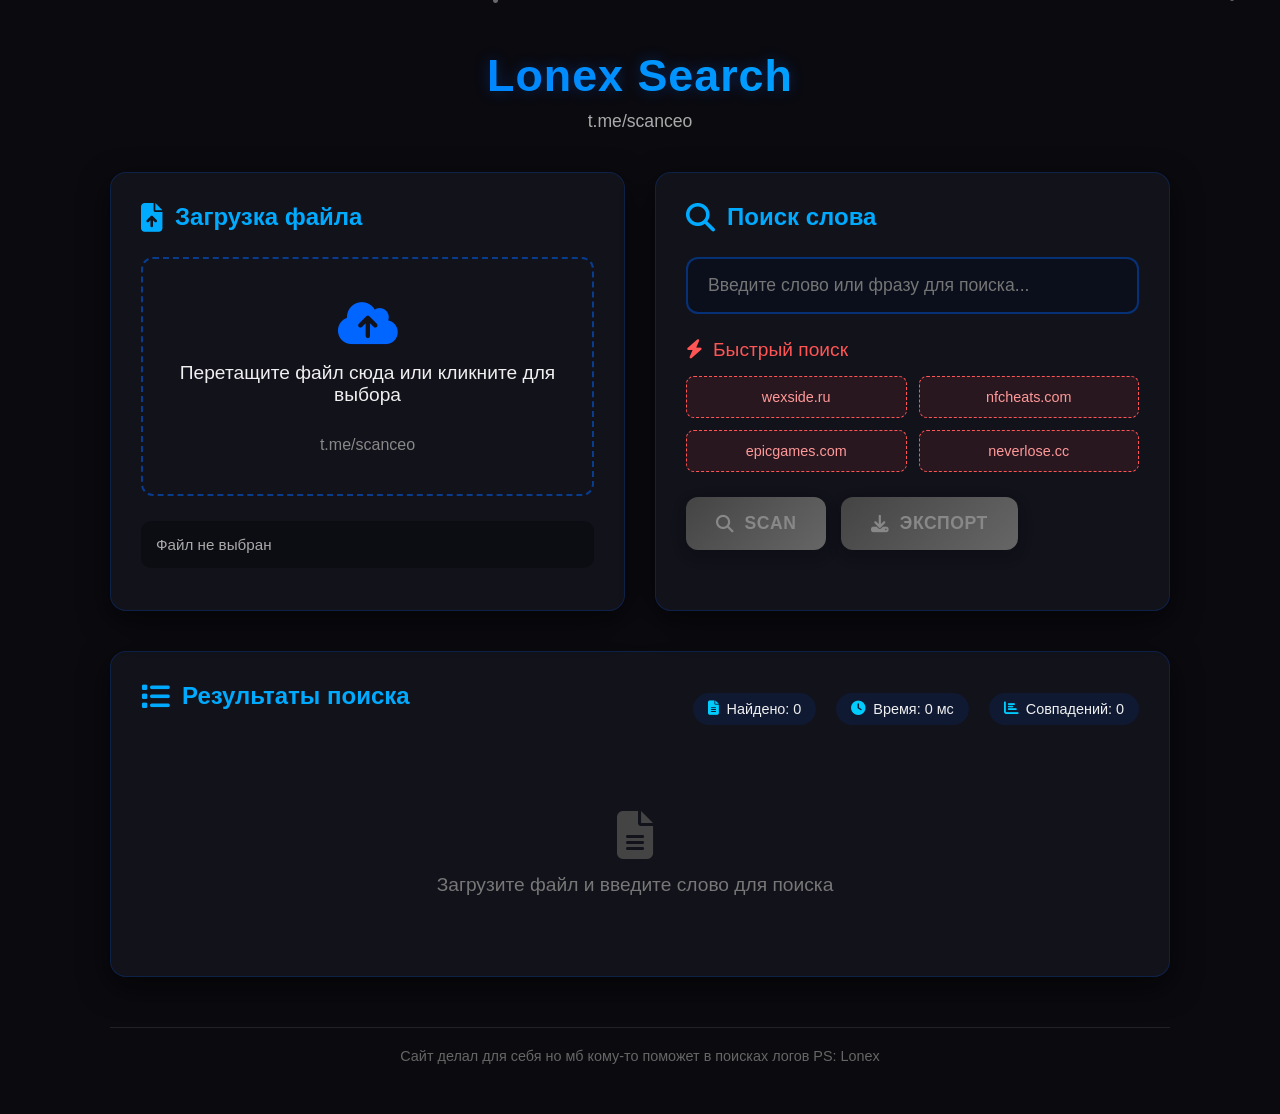
==== index.html @ 3179aa48 "Update index.html" ====
<!DOCTYPE html>
<html lang="ru">
<head>
    <meta charset="UTF-8">
    <meta name="viewport" content="width=device-width, initial-scale=1.0">
    <title>Lonex Search</title>
    <link rel="icon" href="favicon.ico" type="image/x-icon">
    <style>
        * {
            margin: 0;
            padding: 0;
            box-sizing: border-box;
            font-family: 'Segoe UI', Tahoma, Geneva, Verdana, sans-serif;
        }

        body {
            background-color: #0a0a0f;
            color: #f0f0f0;
            min-height: 100vh;
            overflow-x: hidden;
            position: relative;
        }

        /* Снежинки на фоне - исправлено для непрерывного потока */
        #snowflakes-container {
            position: fixed;
            top: 0;
            left: 0;
            width: 100%;
            height: 100%;
            pointer-events: none;
            z-index: -1;
            overflow: hidden;
        }

        .snowflake {
            position: absolute;
            background-color: rgba(255, 255, 255, 0.8);
            border-radius: 50%;
            opacity: 0.7;
            animation: fall linear infinite;
        }

        @keyframes fall {
            0% {
                transform: translateY(-100px) translateX(0px);
            }
            100% {
                transform: translateY(100vh) translateX(20px);
            }
        }

        .container {
            max-width: 1100px;
            margin: 0 auto;
            padding: 30px 20px;
        }

        header {
            text-align: center;
            margin-bottom: 40px;
            padding-top: 20px;
        }

        h1 {
            font-size: 2.8rem;
            margin-bottom: 10px;
            background: linear-gradient(90deg, #0066ff, #00ccff);
            -webkit-background-clip: text;
            background-clip: text;
            color: transparent;
            text-shadow: 0 0 15px rgba(0, 102, 255, 0.3);
            letter-spacing: 1px;
        }

        .subtitle {
            font-size: 1.1rem;
            color: #aaa;
            margin-bottom: 30px;
        }

        .app-container {
            display: flex;
            flex-wrap: wrap;
            gap: 30px;
            margin-bottom: 40px;
        }

        .upload-section, .search-section {
            flex: 1;
            min-width: 300px;
            background-color: rgba(20, 20, 30, 0.8);
            border-radius: 16px;
            padding: 30px;
            box-shadow: 0 10px 30px rgba(0, 0, 0, 0.5);
            border: 1px solid rgba(0, 102, 255, 0.2);
        }

        .section-title {
            font-size: 1.5rem;
            margin-bottom: 25px;
            color: #00aaff;
            display: flex;
            align-items: center;
            gap: 12px;
        }

        .section-title i {
            font-size: 1.8rem;
        }

        .file-drop-area {
            border: 2px dashed rgba(0, 102, 255, 0.5);
            border-radius: 12px;
            padding: 40px 20px;
            text-align: center;
            transition: all 0.3s;
            margin-bottom: 25px;
            cursor: pointer;
            position: relative;
            min-height: 180px;
            display: flex;
            flex-direction: column;
            justify-content: center;
        }

        .file-drop-area:hover {
            border-color: #0066ff;
            box-shadow: 0 0 20px rgba(0, 102, 255, 0.3);
            background-color: rgba(0, 102, 255, 0.05);
        }

        .file-drop-area.dragover {
            border-color: #00ccff;
            background-color: rgba(0, 102, 255, 0.1);
            box-shadow: 0 0 30px rgba(0, 102, 255, 0.5);
        }

        .file-input-label {
            display: block;
            font-size: 1.2rem;
            margin-bottom: 15px;
            color: #f0f0f0;
        }

        .file-info {
            margin-top: 20px;
            padding: 15px;
            background-color: rgba(0, 0, 0, 0.3);
            border-radius: 10px;
            font-size: 0.95rem;
            color: #aaa;
        }

        .file-stats {
            display: grid;
            grid-template-columns: repeat(auto-fit, minmax(200px, 1fr));
            gap: 15px;
            margin-top: 20px;
        }

        .stat-item {
            background-color: rgba(0, 102, 255, 0.1);
            padding: 15px;
            border-radius: 10px;
            border-left: 3px solid #0066ff;
        }

        .stat-value {
            font-size: 1.8rem;
            font-weight: bold;
            color: #00ccff;
            margin-bottom: 5px;
        }

        .stat-label {
            font-size: 0.9rem;
            color: #aaa;
        }

        .loading-indicator {
            position: absolute;
            top: 0;
            left: 0;
            width: 100%;
            height: 100%;
            background-color: rgba(10, 10, 15, 0.9);
            display: flex;
            flex-direction: column;
            justify-content: center;
            align-items: center;
            border-radius: 12px;
            z-index: 10;
            display: none;
        }

        .loading-spinner {
            width: 50px;
            height: 50px;
            border: 5px solid rgba(0, 102, 255, 0.2);
            border-top: 5px solid #0066ff;
            border-radius: 50%;
            animation: spin 1s linear infinite;
            margin-bottom: 20px;
        }

        @keyframes spin {
            0% { transform: rotate(0deg); }
            100% { transform: rotate(360deg); }
        }

        .loading-text {
            font-size: 1.1rem;
            color: #00ccff;
            text-align: center;
        }

        .scanned-line {
            font-size: 0.9rem;
            color: #aaa;
            margin-top: 10px;
        }

        .search-box {
            margin-bottom: 25px;
        }

        .search-input {
            width: 100%;
            padding: 16px 20px;
            background-color: rgba(10, 15, 30, 0.8);
            border: 2px solid rgba(0, 102, 255, 0.4);
            border-radius: 12px;
            color: #fff;
            font-size: 1.1rem;
            transition: all 0.3s;
        }

        .search-input:focus {
            outline: none;
            border-color: #0066ff;
            box-shadow: 0 0 20px rgba(0, 102, 255, 0.5);
        }

        /* Кнопки быстрого поиска */
        .quick-search-title {
            font-size: 1.2rem;
            color: #ff5555;
            margin: 20px 0 15px 0;
            display: flex;
            align-items: center;
            gap: 10px;
        }

        .quick-search-title i {
            color: #ff5555;
        }

        .quick-search-buttons {
            display: grid;
            grid-template-columns: repeat(auto-fill, minmax(180px, 1fr));
            gap: 12px;
            margin-bottom: 25px;
        }

        .quick-btn {
            background-color: rgba(255, 85, 85, 0.1);
            color: #ff9999;
            border: 1px dashed #ff5555;
            padding: 12px 15px;
            border-radius: 8px;
            cursor: pointer;
            font-size: 0.9rem;
            text-align: center;
            transition: all 0.3s;
            overflow: hidden;
            text-overflow: ellipsis;
            white-space: nowrap;
        }

        .quick-btn:hover {
            background-color: rgba(255, 85, 85, 0.2);
            border: 1px solid #ff5555;
            transform: translateY(-2px);
            box-shadow: 0 5px 15px rgba(255, 85, 85, 0.3);
            color: #ffffff;
        }

        .quick-btn:active {
            transform: translateY(0);
        }

        /* Основные кнопки */
        .btn {
            display: inline-flex;
            align-items: center;
            justify-content: center;
            gap: 10px;
            background: linear-gradient(135deg, #0066ff, #0088ff);
            color: #ffffff;
            border: none;
            padding: 16px 30px;
            font-size: 1.1rem;
            font-weight: 600;
            border-radius: 12px;
            cursor: pointer;
            transition: all 0.3s;
            text-transform: uppercase;
            letter-spacing: 0.5px;
            box-shadow: 0 5px 20px rgba(0, 102, 255, 0.5);
        }

        .btn:hover {
            transform: translateY(-3px);
            background: linear-gradient(135deg, #0088ff, #00aaff);
            box-shadow: 0 8px 30px rgba(0, 102, 255, 0.8);
        }

        .btn:active {
            transform: translateY(-1px);
        }

        .btn:disabled {
            background: linear-gradient(135deg, #444, #666);
            color: #888;
            cursor: not-allowed;
            transform: none;
            box-shadow: 0 5px 15px rgba(0, 0, 0, 0.2);
        }

        .btn-export {
            background: linear-gradient(135deg, #00aa33, #00cc66);
            box-shadow: 0 5px 20px rgba(0, 204, 102, 0.5);
        }

        .btn-export:hover {
            background: linear-gradient(135deg, #00cc66, #00ee88);
            box-shadow: 0 8px 30px rgba(0, 204, 102, 0.8);
        }

        .buttons {
            display: flex;
            gap: 15px;
            flex-wrap: wrap;
            margin-bottom: 30px;
        }

        /* Панель информации о файле в правой секции */
        .file-info-panel {
            background-color: rgba(10, 15, 30, 0.8);
            border-radius: 12px;
            padding: 25px;
            margin-top: 20px;
            border: 1px solid rgba(0, 102, 255, 0.3);
        }

        .info-panel-title {
            font-size: 1.3rem;
            color: #00ccff;
            margin-bottom: 20px;
            display: flex;
            align-items: center;
            gap: 10px;
        }

        .info-grid {
            display: grid;
            grid-template-columns: 1fr;
            gap: 12px;
        }

        .info-item {
            display: flex;
            justify-content: space-between;
            align-items: center;
            padding: 12px 0;
            border-bottom: 1px solid rgba(255, 255, 255, 0.1);
        }

        .info-label {
            color: #aaa;
            font-size: 0.95rem;
        }

        .info-value {
            color: #00ccff;
            font-weight: bold;
            font-size: 1.1rem;
        }

        .info-icon {
            color: #00ccff;
            margin-right: 8px;
        }

        .results-section {
            background-color: rgba(20, 20, 30, 0.8);
            border-radius: 16px;
            padding: 30px;
            box-shadow: 0 10px 30px rgba(0, 0, 0, 0.5);
            border: 1px solid rgba(0, 102, 255, 0.2);
            margin-top: 10px;
        }

        .results-header {
            display: flex;
            justify-content: space-between;
            align-items: center;
            margin-bottom: 25px;
            flex-wrap: wrap;
            gap: 15px;
        }

        .results-stats {
            display: flex;
            gap: 20px;
            flex-wrap: wrap;
        }

        .stat-badge {
            background-color: rgba(0, 102, 255, 0.1);
            padding: 8px 15px;
            border-radius: 20px;
            display: flex;
            align-items: center;
            gap: 8px;
            font-size: 0.9rem;
        }

        .stat-badge i {
            color: #00ccff;
        }

        .results-container {
            max-height: 400px;
            overflow-y: auto;
            padding-right: 10px;
        }

        .result-item {
            background-color: rgba(10, 15, 30, 0.8);
            padding: 18px;
            margin-bottom: 15px;
            border-radius: 10px;
            border-left: 4px solid #0066ff;
            transition: all 0.3s;
        }

        .result-item:hover {
            background-color: rgba(15, 25, 50, 0.9);
            transform: translateX(5px);
        }

        .result-line {
            margin-bottom: 8px;
            color: #f0f0f0;
            line-height: 1.5;
        }

        .result-number {
            color: #00ccff;
            font-weight: bold;
            margin-right: 10px;
        }

        .highlight {
            background-color: rgba(0, 102, 255, 0.3);
            padding: 2px 5px;
            border-radius: 4px;
            color: #00ccff;
            font-weight: bold;
        }

        .empty-results {
            text-align: center;
            padding: 50px 20px;
            color: #777;
            font-size: 1.2rem;
        }

        footer {
            text-align: center;
            margin-top: 50px;
            padding: 20px;
            color: #666;
            font-size: 0.9rem;
            border-top: 1px solid rgba(255, 255, 255, 0.1);
        }

        /* Полоса прокрутки */
        ::-webkit-scrollbar {
            width: 8px;
        }

        ::-webkit-scrollbar-track {
            background: rgba(20, 20, 30, 0.8);
            border-radius: 10px;
        }

        ::-webkit-scrollbar-thumb {
            background: #0066ff;
            border-radius: 10px;
        }

        /* Адаптивность */
        @media (max-width: 768px) {
            .app-container {
                flex-direction: column;
            }
            
            h1 {
                font-size: 2.2rem;
            }
            
            .buttons, .quick-search-buttons {
                grid-template-columns: 1fr;
            }
            
            .btn {
                width: 100%;
            }
            
            .results-header {
                flex-direction: column;
                align-items: flex-start;
            }
            
            .file-stats {
                grid-template-columns: 1fr;
            }
            
            .quick-search-buttons {
                grid-template-columns: repeat(2, 1fr);
            }
        }
        
        @media (max-width: 480px) {
            .quick-search-buttons {
                grid-template-columns: 1fr;
            }
        }
    </style>
    <!-- Иконочный шрифт для иконок -->
    <link rel="stylesheet" href="https://cdnjs.cloudflare.com/ajax/libs/font-awesome/6.4.0/css/all.min.css">
</head>
<body>
    <!-- Снежинки на фоне -->
    <div id="snowflakes-container"></div>

    <div class="container">
        <header>
            <h1>Lonex Search</h1>
            <p class="subtitle">t.me/scanceo</p>
        </header>

        <div class="app-container">
            <section class="upload-section">
                <h2 class="section-title">
                    <i class="fas fa-file-upload"></i> Загрузка файла
                </h2>
                <div class="file-drop-area" id="dropArea">
                    <div class="loading-indicator" id="loadingIndicator">
                        <div class="loading-spinner"></div>
                        <div class="loading-text" id="loadingText">Загрузка файла...</div>
                        <div class="scanned-line" id="scannedLine"></div>
                    </div>
                    <label class="file-input-label">
                        <i class="fas fa-cloud-upload-alt" style="font-size: 3rem; margin-bottom: 15px; color: #0066ff;"></i>
                        <br>
                        Перетащите файл сюда или кликните для выбора
                    </label>
                    <input type="file" id="fileInput" accept=".txt" style="display: none;">
                    <p style="color: #888; margin-top: 15px;">t.me/scanceo</p>
                </div>
                <div class="file-info" id="fileInfo">
                    Файл не выбран
                </div>
                <div class="file-stats" id="fileStats" style="display: none;">
                    <div class="stat-item">
                        <div class="stat-value" id="statLines">0</div>
                        <div class="stat-label">Всего строк</div>
                    </div>
                    <div class="stat-item">
                        <div class="stat-value" id="statSize">0 MB</div>
                        <div class="stat-label">Размер файла</div>
                    </div>
                </div>
            </section>

            <section class="search-section">
                <h2 class="section-title">
                    <i class="fas fa-search"></i> Поиск слова
                </h2>
                <div class="search-box">
                    <input type="text" id="searchInput" class="search-input" placeholder="Введите слово или фразу для поиска...">
                </div>
                
                <!-- Кнопки быстрого поиска -->
                <div class="quick-search-title">
                    <i class="fas fa-bolt"></i> Быстрый поиск
                </div>
                <div class="quick-search-buttons" id="quickSearchButtons">
                    <!-- Кнопки будут добавлены через JavaScript -->
                </div>
                
                <div class="buttons">
                    <button id="searchBtn" class="btn" disabled>
                        <i class="fas fa-search"></i> Scan 
                    </button>
                    <button id="exportBtn" class="btn btn-export" disabled>
                        <i class="fas fa-download"></i> Экспорт 
                    </button>
                </div>
                
                <!-- Панель информации о файле -->
                <div class="file-info-panel" id="fileInfoPanel" style="display: none;">
                    <h3 class="info-panel-title">
                        <i class="fas fa-info-circle"></i> Информация о файле
                    </h3>
                    <div class="info-grid">
                        <div class="info-item">
                            <span class="info-label">
                                <i class="fas fa-file-alt info-icon"></i> Имя файла
                            </span>
                            <span class="info-value" id="infoFileName">-</span>
                        </div>
                        <div class="info-item">
                            <span class="info-label">
                                <i class="fas fa-hashtag info-icon"></i> Количество строк
                            </span>
                            <span class="info-value" id="infoFileLines">0</span>
                        </div>
                        <div class="info-item">
                            <span class="info-label">
                                <i class="fas fa-weight-hanging info-icon"></i> Размер файла
                            </span>
                            <span class="info-value" id="infoFileSize">0 MB</span>
                        </div>
                        <div class="info-item">
                            <span class="info-label">
                                <i class="fas fa-clock info-icon"></i> Время загрузки
                            </span>
                            <span class="info-value" id="infoLoadTime">-</span>
                        </div>
                    </div>
                </div>
            </section>
        </div>

        <section class="results-section">
            <div class="results-header">
                <h2 class="section-title">
                    <i class="fas fa-list"></i> Результаты поиска
                </h2>
                <div class="results-stats">
                    <div class="stat-badge">
                        <i class="fas fa-file-alt"></i>
                        <span id="resultsCount">Найдено: 0</span>
                    </div>
                    <div class="stat-badge">
                        <i class="fas fa-clock"></i>
                        <span id="searchTime">Время: 0 мс</span>
                    </div>
                    <div class="stat-badge">
                        <i class="fas fa-chart-bar"></i>
                        <span id="matchesCount">Совпадений: 0</span>
                    </div>
                </div>
            </div>
            <div class="results-container" id="resultsContainer">
                <div class="empty-results">
                    <i class="fas fa-file-alt" style="font-size: 3rem; margin-bottom: 15px; color: #444;"></i>
                    <p>Загрузите файл и введите слово для поиска</p>
                </div>
            </div>
        </section>

        <footer>
            <p>Сайт делал для себя но мб кому-то поможет в поисках логов PS: Lonex</p>
        </footer>
    </div>

    <script>
        // Элементы DOM
        const fileInput = document.getElementById('fileInput');
        const dropArea = document.getElementById('dropArea');
        const fileInfo = document.getElementById('fileInfo');
        const fileStats = document.getElementById('fileStats');
        const loadingIndicator = document.getElementById('loadingIndicator');
        const loadingText = document.getElementById('loadingText');
        const scannedLine = document.getElementById('scannedLine');
        const searchInput = document.getElementById('searchInput');
        const searchBtn = document.getElementById('searchBtn');
        const exportBtn = document.getElementById('exportBtn');
        const resultsContainer = document.getElementById('resultsContainer');
        const resultsCount = document.getElementById('resultsCount');
        const searchTime = document.getElementById('searchTime');
        const matchesCount = document.getElementById('matchesCount');
        const quickSearchButtons = document.getElementById('quickSearchButtons');
        
        // Элементы статистики (только строки и размер)
        const statLines = document.getElementById('statLines');
        const statSize = document.getElementById('statSize');
        
        // Элементы панели информации
        const fileInfoPanel = document.getElementById('fileInfoPanel');
        const infoFileName = document.getElementById('infoFileName');
        const infoFileLines = document.getElementById('infoFileLines');
        const infoFileSize = document.getElementById('infoFileSize');
        const infoLoadTime = document.getElementById('infoLoadTime');

        // Переменные для хранения данных
        let fileContent = '';
        let searchResults = [];
        let fileStatsData = {
            lines: 0,
            size: 0,
            fileName: '',
            loadTime: ''
        };

        // Слова для быстрого поиска
        const quickSearchWords = [
            'wexside.ru',
            'nfcheats.com',
            'epicgames.com',
            'neverlose.cc',
        ];

        // Создание снежинок
        function createSnowflakes() {
            const snowflakesContainer = document.getElementById('snowflakes-container');
            const snowflakeCount = 80;
            
            // Очищаем контейнер
            snowflakesContainer.innerHTML = '';
            
            for (let i = 0; i < snowflakeCount; i++) {
                const snowflake = document.createElement('div');
                snowflake.classList.add('snowflake');
                
                // Размер от 2 до 6 пикселей
                const size = Math.random() * 4 + 2;
                snowflake.style.width = `${size}px`;
                snowflake.style.height = `${size}px`;
                
                // Случайная позиция по горизонтали
                snowflake.style.left = `${Math.random() * 100}vw`;
                
                // Случайная начальная позиция по вертикали
                snowflake.style.top = `${Math.random() * -100}px`;
                
                // Разная скорость падения
                const duration = Math.random() * 10 + 5;
                snowflake.style.animationDuration = `${duration}s`;
                
                // Случайная задержка
                snowflake.style.animationDelay = `${Math.random() * 5}s`;
                
                // Легкое боковое движение
                snowflake.style.opacity = Math.random() * 0.7 + 0.3;
                
                snowflakesContainer.appendChild(snowflake);
            }
            
            // Запускаем цикл создания новых снежинок
            setInterval(() => {
                // Проверяем сколько снежинок сейчас есть
                const currentSnowflakes = snowflakesContainer.querySelectorAll('.snowflake').length;
                if (currentSnowflakes < snowflakeCount) {
                    // Создаем недостающие снежинки
                    for (let i = 0; i < snowflakeCount - currentSnowflakes; i++) {
                        addSnowflake();
                    }
                }
            }, 2000);
        }

        // Добавление одной снежинки
        function addSnowflake() {
            const snowflakesContainer = document.getElementById('snowflakes-container');
            const snowflake = document.createElement('div');
            snowflake.classList.add('snowflake');
            
            const size = Math.random() * 4 + 2;
            snowflake.style.width = `${size}px`;
            snowflake.style.height = `${size}px`;
            snowflake.style.left = `${Math.random() * 100}vw`;
            snowflake.style.top = `${Math.random() * -100}px`;
            snowflake.style.opacity = Math.random() * 0.7 + 0.3;
            
            const duration = Math.random() * 10 + 5;
            snowflake.style.animationDuration = `${duration}s`;
            snowflake.style.animationDelay = `${Math.random() * 5}s`;
            
            snowflakesContainer.appendChild(snowflake);
            
            // Удаляем снежинку после завершения анимации
            setTimeout(() => {
                if (snowflake.parentNode === snowflakesContainer) {
                    snowflakesContainer.removeChild(snowflake);
                }
            }, (duration + 5) * 1000);
        }

        // Создание кнопок быстрого поиска
        function createQuickSearchButtons() {
            quickSearchButtons.innerHTML = '';
            
            quickSearchWords.forEach(word => {
                const button = document.createElement('button');
                button.className = 'quick-btn';
                button.textContent = word;
                button.title = `Нажмите для поиска: ${word}`;
                
                button.addEventListener('click', () => {
                    searchInput.value = word;
                    searchInput.focus();
                    
                    // Автоматически запускаем поиск, если файл загружен
                    if (fileContent) {
                        setTimeout(() => {
                            searchInText();
                        }, 100);
                    }
                });
                
                quickSearchButtons.appendChild(button);
            });
        }

        // Обновление панели информации о файле
        function updateFileInfoPanel() {
            infoFileName.textContent = fileStatsData.fileName || '-';
            infoFileLines.textContent = fileStatsData.lines.toLocaleString();
            infoFileSize.textContent = `${(fileStatsData.size / (1024 * 1024)).toFixed(3)} MB`;
            infoLoadTime.textContent = fileStatsData.loadTime;
            
            // Показываем панель информации
            fileInfoPanel.style.display = 'block';
        }

        // Анализ файла для сбора статистики
        function analyzeFile(content, fileName, fileSize) {
            const startTime = Date.now();
            
            fileStatsData = {
                lines: 0,
                size: fileSize,
                fileName: fileName,
                loadTime: ''
            };
            
            // Считаем строки
            const lines = content.split('\n');
            fileStatsData.lines = lines.length;
            
            // Финальное обновление
            scannedLine.textContent = `Просканировано строк: ${lines.length} из ${lines.length}`;
            
            // Время загрузки
            const endTime = Date.now();
            const loadTimeMs = endTime - startTime;
            fileStatsData.loadTime = `${loadTimeMs} мс`;
            
            // Обновляем статистику на странице
            updateFileStats();
            updateFileInfoPanel();
        }

        // Обновление статистики файла
        function updateFileStats() {
            statLines.textContent = fileStatsData.lines.toLocaleString();
            statSize.textContent = `${(fileStatsData.size / (1024 * 1024)).toFixed(3)} MB`;
            
            fileStats.style.display = 'grid';
        }

        // Обработка загрузки файла с индикацией прогресса
        function handleFile(file) {
            if (file.type !== 'text/plain' && !file.name.endsWith('.txt')) {
                alert('Пожалуйста, выберите текстовый файл (.txt)');
                return;
            }

            // Показываем индикатор загрузки
            loadingIndicator.style.display = 'flex';
            loadingText.textContent = 'Анализ файла...';
            
            fileInfo.innerHTML = `<i class="fas fa-file-alt"></i> <strong>${file.name}</strong> (${(file.size / (1024 * 1024)).toFixed(3)} MB)`;
            
            const reader = new FileReader();
            
            reader.onload = function(e) {
                fileContent = e.target.result;
                
                // Анализируем файл для сбора статистики
                analyzeFile(fileContent, file.name, file.size);
                
                // Скрываем индикатор загрузки
                setTimeout(() => {
                    loadingIndicator.style.display = 'none';
                    scannedLine.textContent = '';
                }, 100);
                
                searchBtn.disabled = false;
                searchInput.focus();
                
                // Показываем краткую информацию о файле
                fileInfo.innerHTML += `<br><span style="color: #00ccff;">Файл успешно загружен и проанализирован</span>`;
            };
            
            reader.onerror = function() {
                loadingIndicator.style.display = 'none';
                alert('Ошибка при чтении файла');
            };
            
            reader.readAsText(file);
        }

        // Поиск слова в тексте
        function searchInText() {
            const searchTerm = searchInput.value.trim();
            
            if (!fileContent) {
                alert('Сначала загрузите файл');
                return;
            }
            
            if (!searchTerm) {
                alert('Введите слово для поиска');
                return;
            }
            
            // Замер времени поиска
            const startTime = performance.now();
            
            // Очищаем предыдущие результаты
            searchResults = [];
            resultsContainer.innerHTML = '';
            
            // Разделяем текст на строки
            const lines = fileContent.split('\n');
            let totalMatches = 0;
            
            // Ищем в каждой строке
            for (let i = 0; i < lines.length; i++) {
                const lineNumber = i + 1;
                const lineText = lines[i].trim();
                
                // Используем регулярное выражение для поиска всех вхождений
                const regex = new RegExp(`(${searchTerm.replace(/[.*+?^${}()|[\]\\]/g, '\\$&')})`, 'gi');
                const matches = lineText.match(regex);
                
                if (matches) {
                    totalMatches += matches.length;
                    searchResults.push({
                        line: lineNumber,
                        text: lineText,
                        searchTerm: searchTerm,
                        matchesCount: matches.length
                    });
                }
            }
            
            // Замер времени окончания поиска
            const endTime = performance.now();
            const elapsedTime = (endTime - startTime).toFixed(2);
            
            // Отображаем результаты
            displayResults();
            
            // Обновляем статистику поиска
            searchTime.textContent = `Время: ${elapsedTime} мс`;
            matchesCount.textContent = `Совпадений: ${totalMatches}`;
            
            // Активируем кнопку экспорта, если есть результаты
            exportBtn.disabled = searchResults.length === 0;
        }

        // Отображение результатов
        function displayResults() {
            resultsCount.textContent = `Найдено: ${searchResults.length} строк`;
            
            if (searchResults.length === 0) {
                resultsContainer.innerHTML = `
                    <div class="empty-results">
                        <i class="fas fa-search-minus" style="font-size: 3rem; margin-bottom: 15px; color: #444;"></i>
                        <p>Совпадений не найдено</p>
                    </div>
                `;
                return;
            }
            
            let resultsHTML = '';
            
            for (let i = 0; i < searchResults.length; i++) {
                const result = searchResults[i];
                
                // Экранируем специальные символы для безопасного использования в регулярном выражении
                const escapedTerm = result.searchTerm.replace(/[.*+?^${}()|[\]\\]/g, '\\$&');
                const regex = new RegExp(`(${escapedTerm})`, 'gi');
                const highlightedText = result.text.replace(regex, '<span class="highlight">$1</span>');
                
                resultsHTML += `
                    <div class="result-item">
                        <div class="result-line">
                            <span class="result-number">Строка ${result.line}:</span>
                            ${highlightedText}
                        </div>
                        <div style="font-size: 0.85rem; color: #00ccff;">
                            <i class="fas fa-bullseye"></i> Найдено совпадений: ${result.matchesCount}
                        </div>
                    </div>
                `;
            }
            
            resultsContainer.innerHTML = resultsHTML;
            
            // Прокручиваем к началу результатов
            resultsContainer.scrollTop = 0;
        }

        // Экспорт результатов в файл (без количества слов и символов, с мегабайтами)
        function exportResults() {
            if (searchResults.length === 0) {
                alert('Нет результатов для экспорта');
                return;
            }
            
            let totalMatches = 0;
            for (let i = 0; i < searchResults.length; i++) {
                totalMatches += searchResults[i].matchesCount;
            }
            
            let exportContent = `========================================\n`;
            exportContent += `АНАЛИЗ ТЕКСТОВОГО ФАЙЛА\n`;
            exportContent += `========================================\n\n`;
            exportContent += `Дата анализа: ${new Date().toLocaleString()}\n`;
            exportContent += `Имя файла: ${fileStatsData.fileName}\n`;
            exportContent += `Искомое слово/фраза: "${searchInput.value.trim()}"\n`;
            exportContent += `Всего строк в файле: ${fileStatsData.lines}\n`;
            exportContent += `Размер файла: ${(fileStatsData.size / (1024 * 1024)).toFixed(3)} MB\n`;
            exportContent += `Время анализа файла: ${fileStatsData.loadTime}\n\n`;
            exportContent += `========================================\n`;
            exportContent += `РЕЗУЛЬТАТЫ ПОИСКА\n`;
            exportContent += `========================================\n\n`;
            exportContent += `Найдено строк с совпадениями: ${searchResults.length}\n`;
            exportContent += `Общее количество совпадений: ${totalMatches}\n\n`;
            
            for (let i = 0; i < searchResults.length; i++) {
                const result = searchResults[i];
                exportContent += `--- Строка ${result.line} (совпадений: ${result.matchesCount}) ---\n`;
                exportContent += `${result.text}\n\n`;
            }
            
            exportContent += `========================================\n`;
            exportContent += `КОНЕЦ ОТЧЕТА\n`;
            exportContent += `========================================\n`;
            
            // Создаем Blob и ссылку для скачивания
            const blob = new Blob([exportContent], { type: 'text/plain;charset=utf-8' });
            const url = URL.createObjectURL(blob);
            const a = document.createElement('a');
            a.href = url;
            a.download = `analysis_${searchInput.value.trim().substring(0, 20)}_${Date.now()}.txt`;
            document.body.appendChild(a);
            a.click();
            document.body.removeChild(a);
            URL.revokeObjectURL(url);
        }

        // Обработчики событий
        fileInput.addEventListener('change', function() {
            if (this.files.length > 0) {
                handleFile(this.files[0]);
            }
        });

        dropArea.addEventListener('click', () => {
            fileInput.click();
        });

        dropArea.addEventListener('dragover', (e) => {
            e.preventDefault();
            dropArea.classList.add('dragover');
        });

        dropArea.addEventListener('dragleave', () => {
            dropArea.classList.remove('dragover');
        });

        dropArea.addEventListener('drop', (e) => {
            e.preventDefault();
            dropArea.classList.remove('dragover');
            
            if (e.dataTransfer.files.length > 0) {
                handleFile(e.dataTransfer.files[0]);
            }
        });

        searchBtn.addEventListener('click', searchInText);

        searchInput.addEventListener('keypress', (e) => {
            if (e.key === 'Enter') {
                searchInText();
            }
        });

        exportBtn.addEventListener('click', exportResults);

        // Инициализация
        function init() {
            createSnowflakes();
            createQuickSearchButtons();
        }

        // Запуск инициализации при загрузке страницы
        init();
    </script>
</body>
</html>
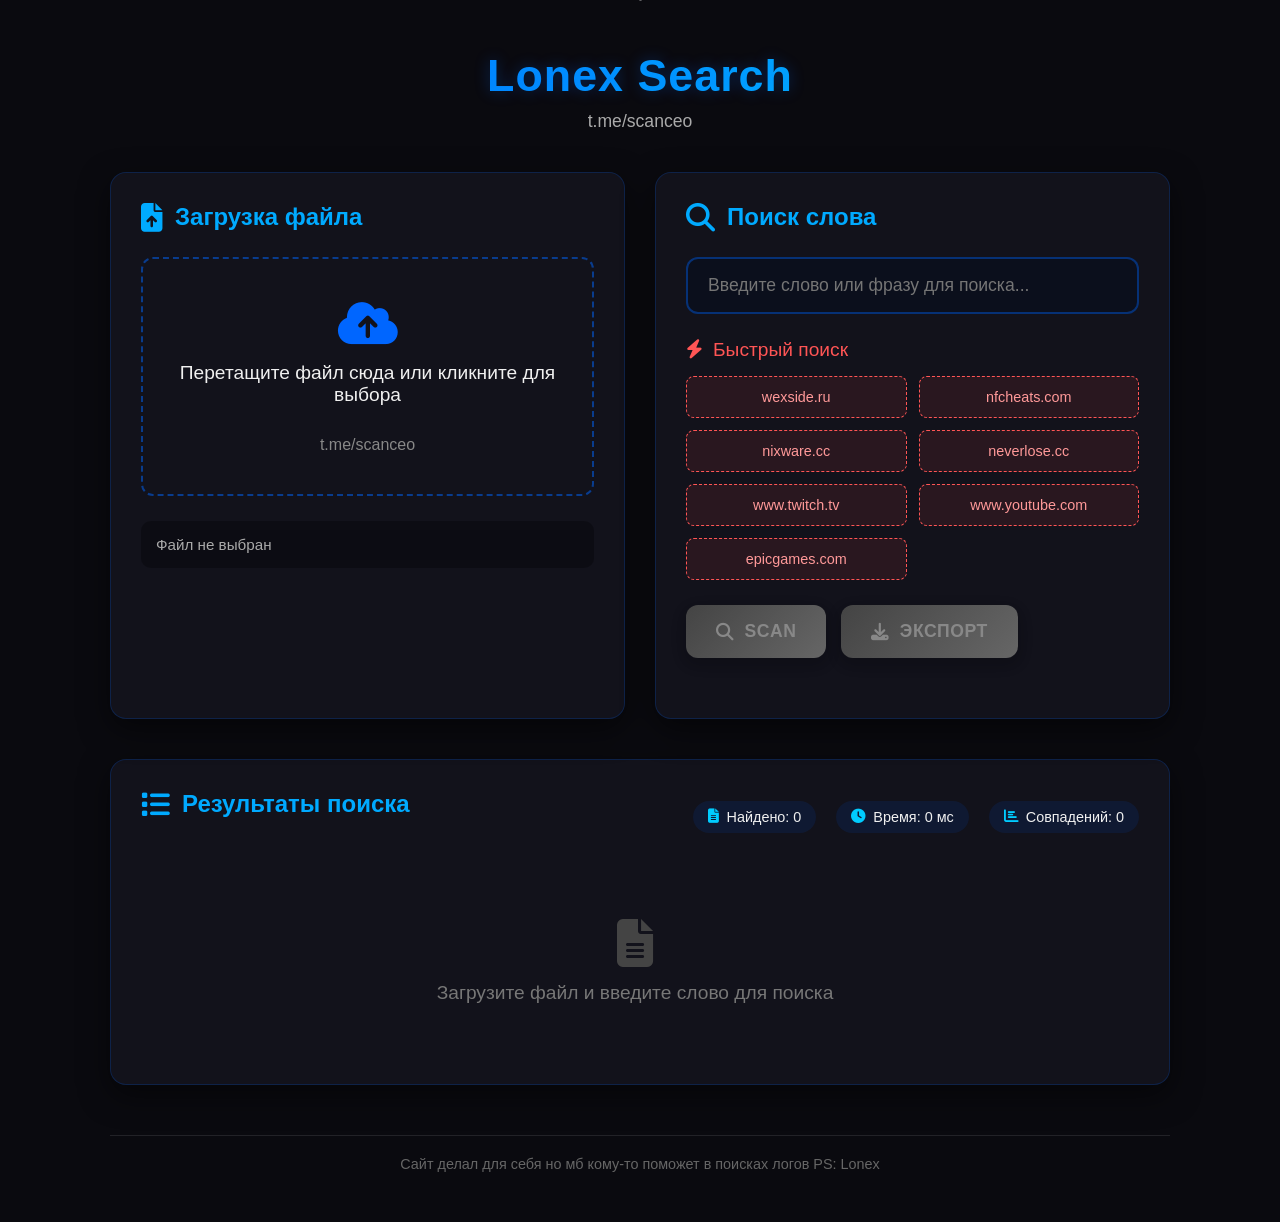
==== commit 9df9572b: "Update index.html" ====
--- a/index.html
+++ b/index.html
@@ -723,8 +723,11 @@
         const quickSearchWords = [
             'wexside.ru',
             'nfcheats.com',
+            'nixware.cc',
+            'neverlose.cc',
+            'www.twitch.tv',
+            'www.youtube.com',
             'epicgames.com',
-            'neverlose.cc',
         ];
 
         // Создание снежинок
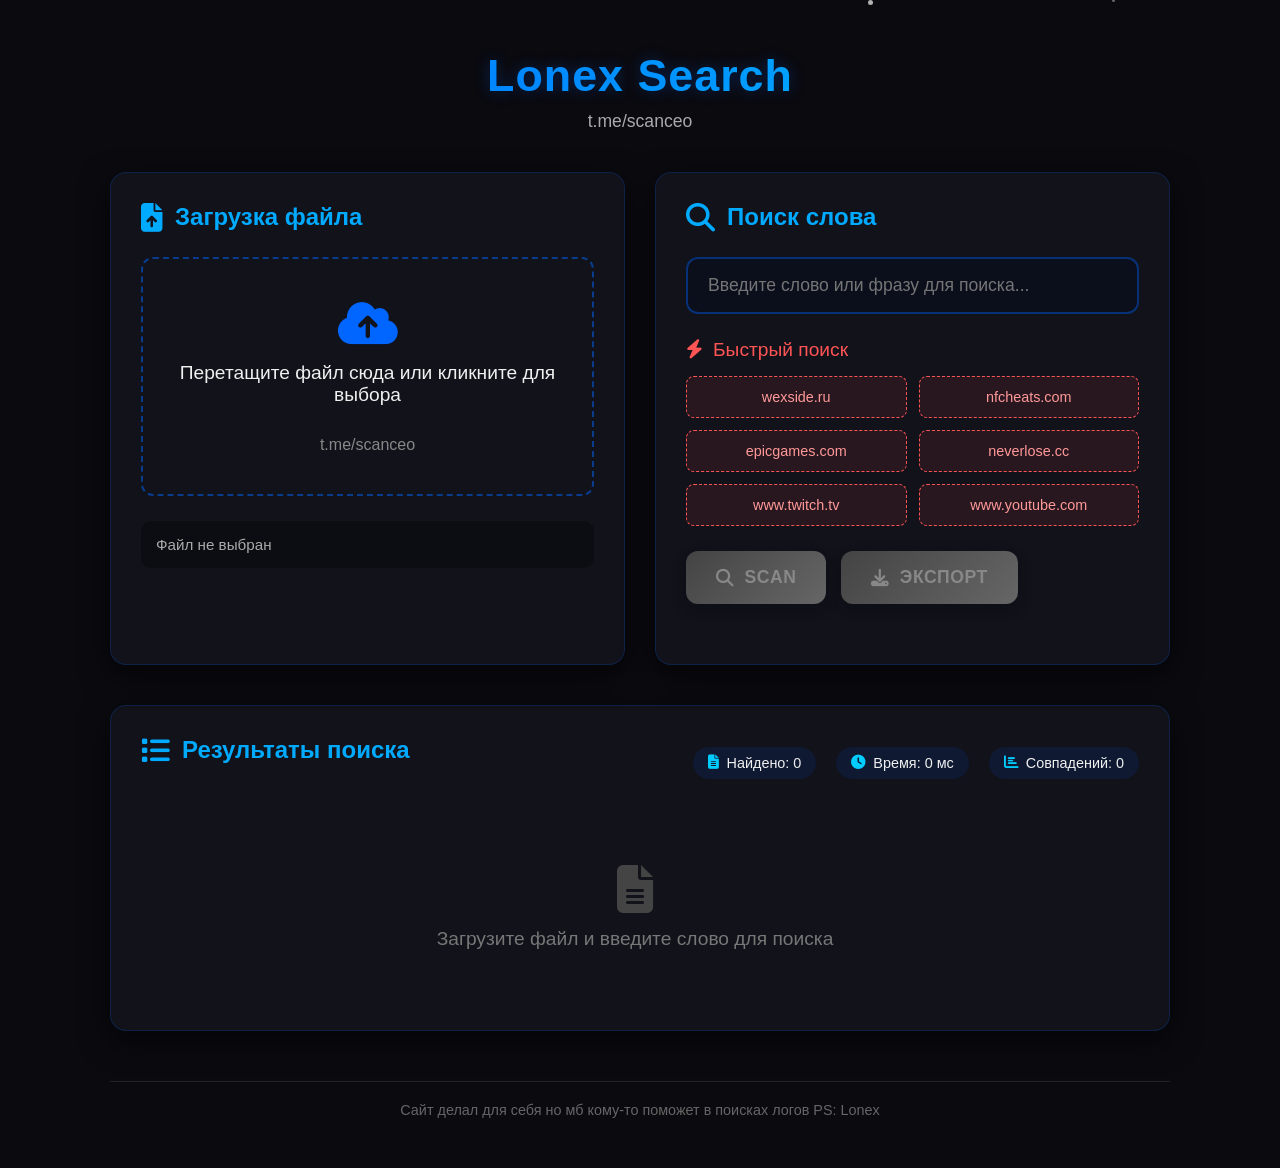
==== commit 19ee1534: "Update index.html" ====
--- a/index.html
+++ b/index.html
@@ -723,11 +723,10 @@
         const quickSearchWords = [
             'wexside.ru',
             'nfcheats.com',
-            'nixware.cc',
+            'epicgames.com',
             'neverlose.cc',
             'www.twitch.tv',
             'www.youtube.com',
-            'epicgames.com',
         ];
 
         // Создание снежинок
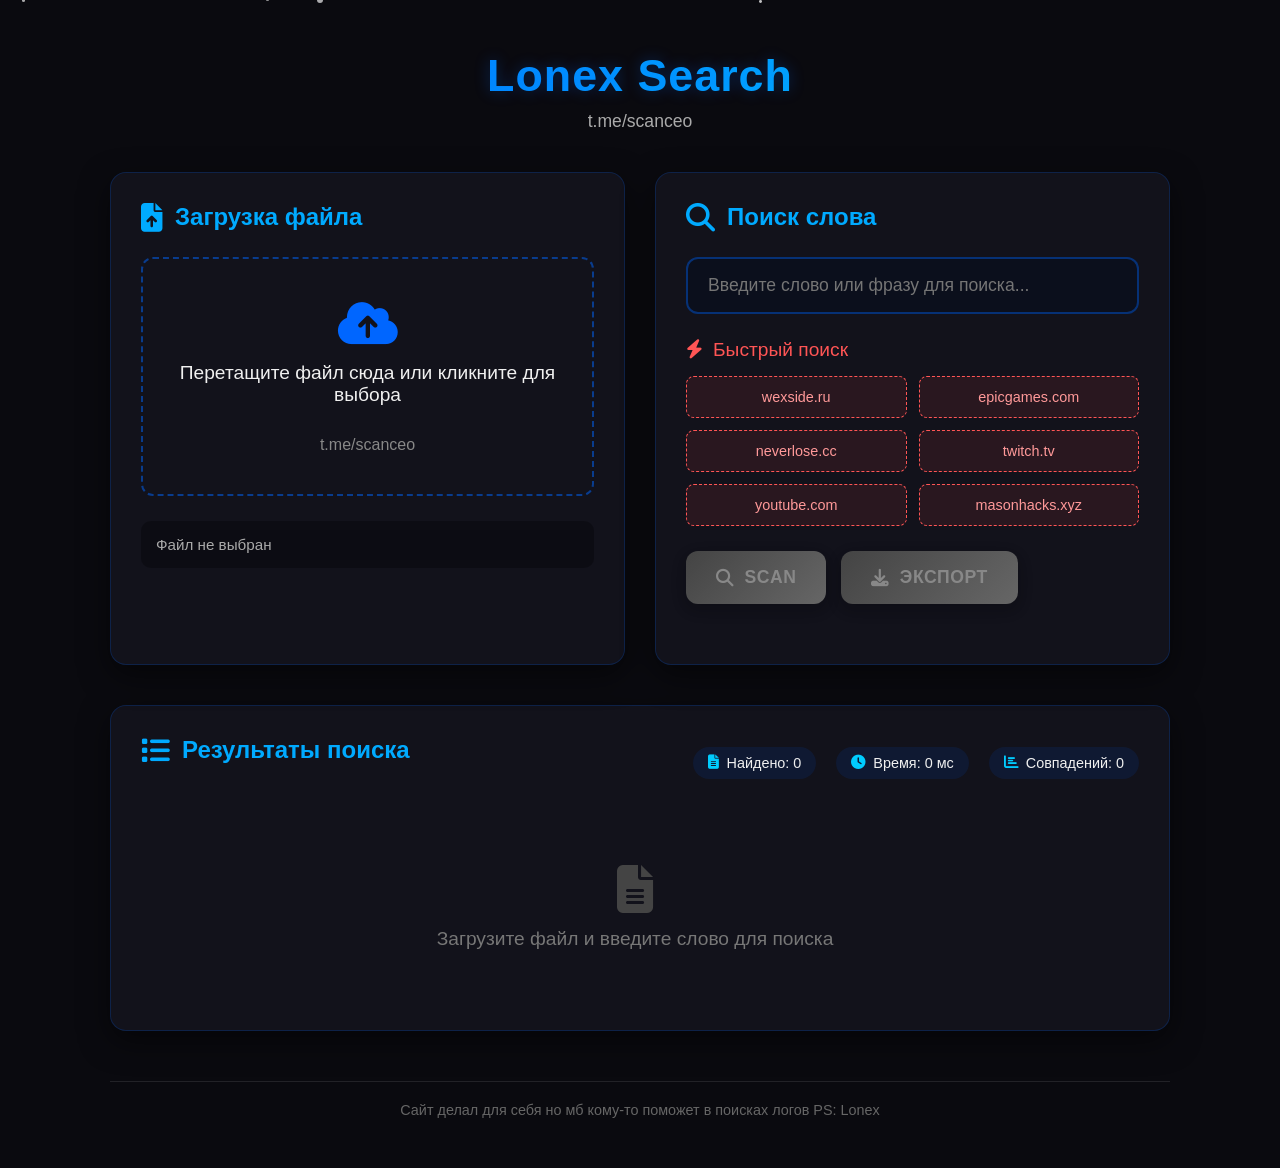
==== commit 08222707: "Update index.html" ====
--- a/index.html
+++ b/index.html
@@ -722,11 +722,11 @@
         // Слова для быстрого поиска
         const quickSearchWords = [
             'wexside.ru',
-            'nfcheats.com',
             'epicgames.com',
             'neverlose.cc',
-            'www.twitch.tv',
-            'www.youtube.com',
+            'twitch.tv',
+            'youtube.com',
+            'masonhacks.xyz',
         ];
 
         // Создание снежинок
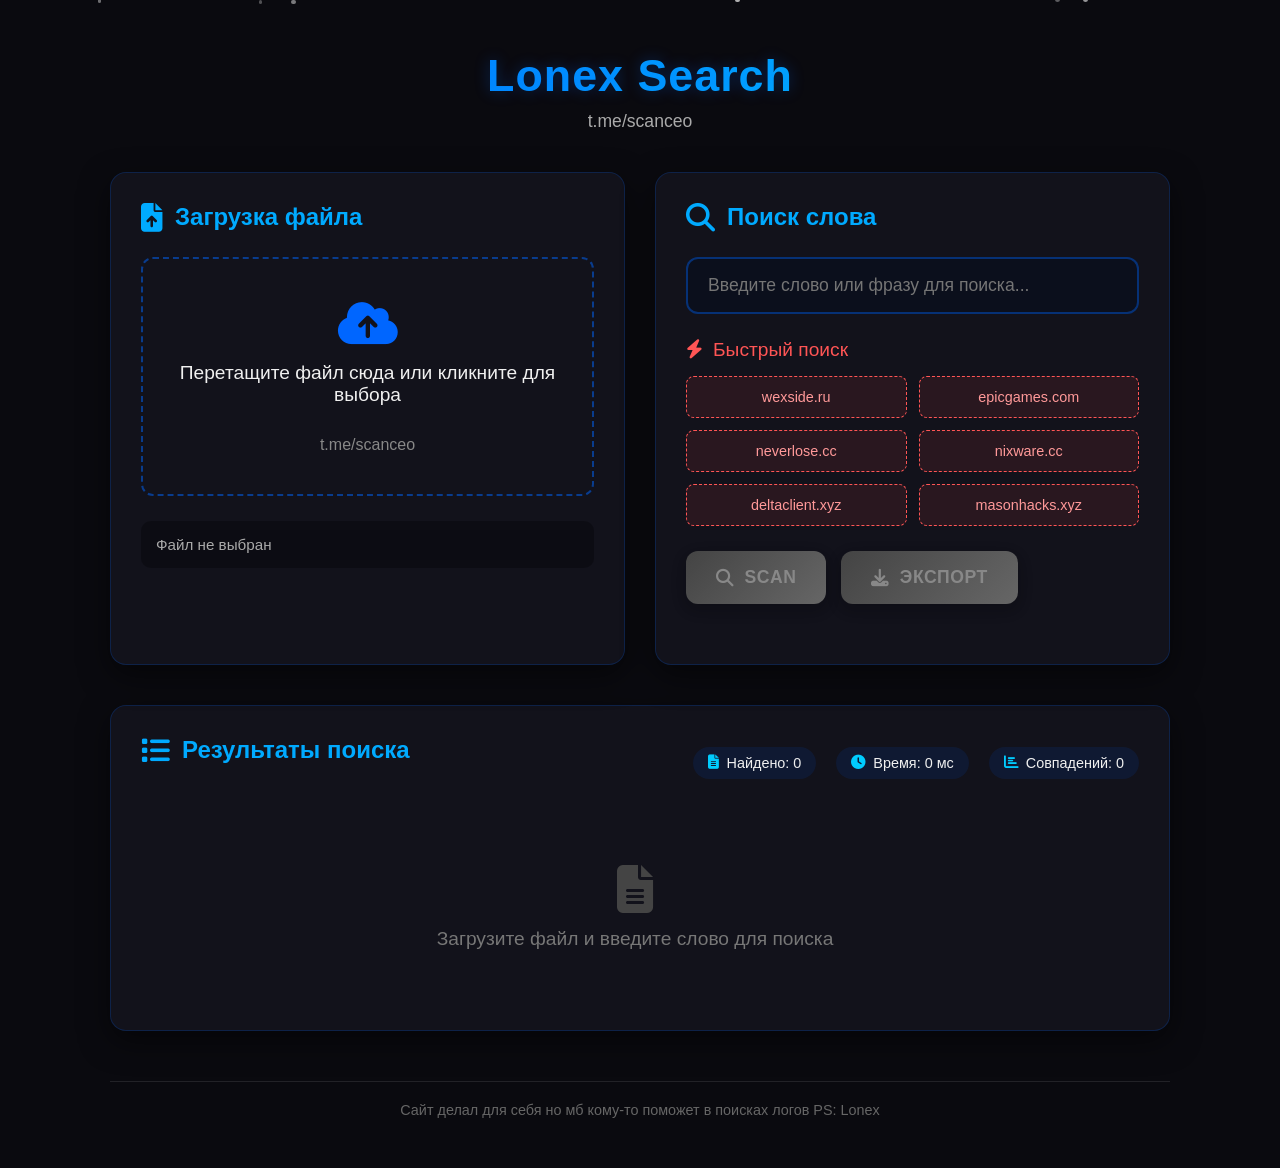
==== commit cea18623: "Update index.html" ====
--- a/index.html
+++ b/index.html
@@ -724,8 +724,8 @@
             'wexside.ru',
             'epicgames.com',
             'neverlose.cc',
-            'twitch.tv',
-            'youtube.com',
+            'nixware.cc',
+            'deltaclient.xyz',
             'masonhacks.xyz',
         ];
 
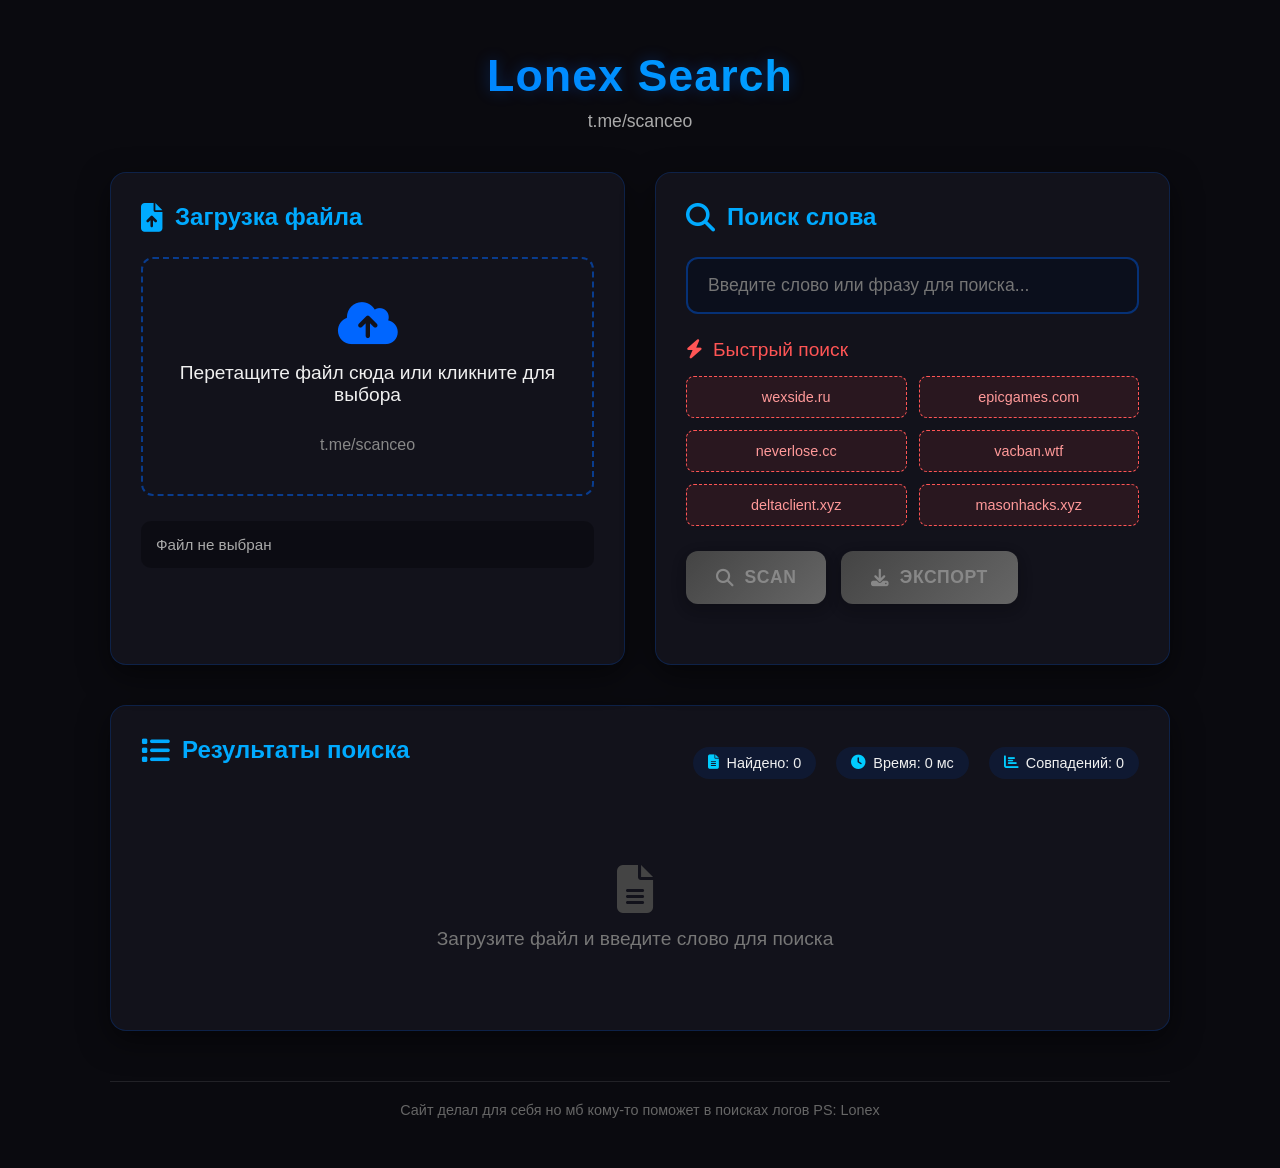
==== commit f4f6bfcd: "Update index.html" ====
--- a/index.html
+++ b/index.html
@@ -724,7 +724,7 @@
             'wexside.ru',
             'epicgames.com',
             'neverlose.cc',
-            'nixware.cc',
+            'vacban.wtf',
             'deltaclient.xyz',
             'masonhacks.xyz',
         ];
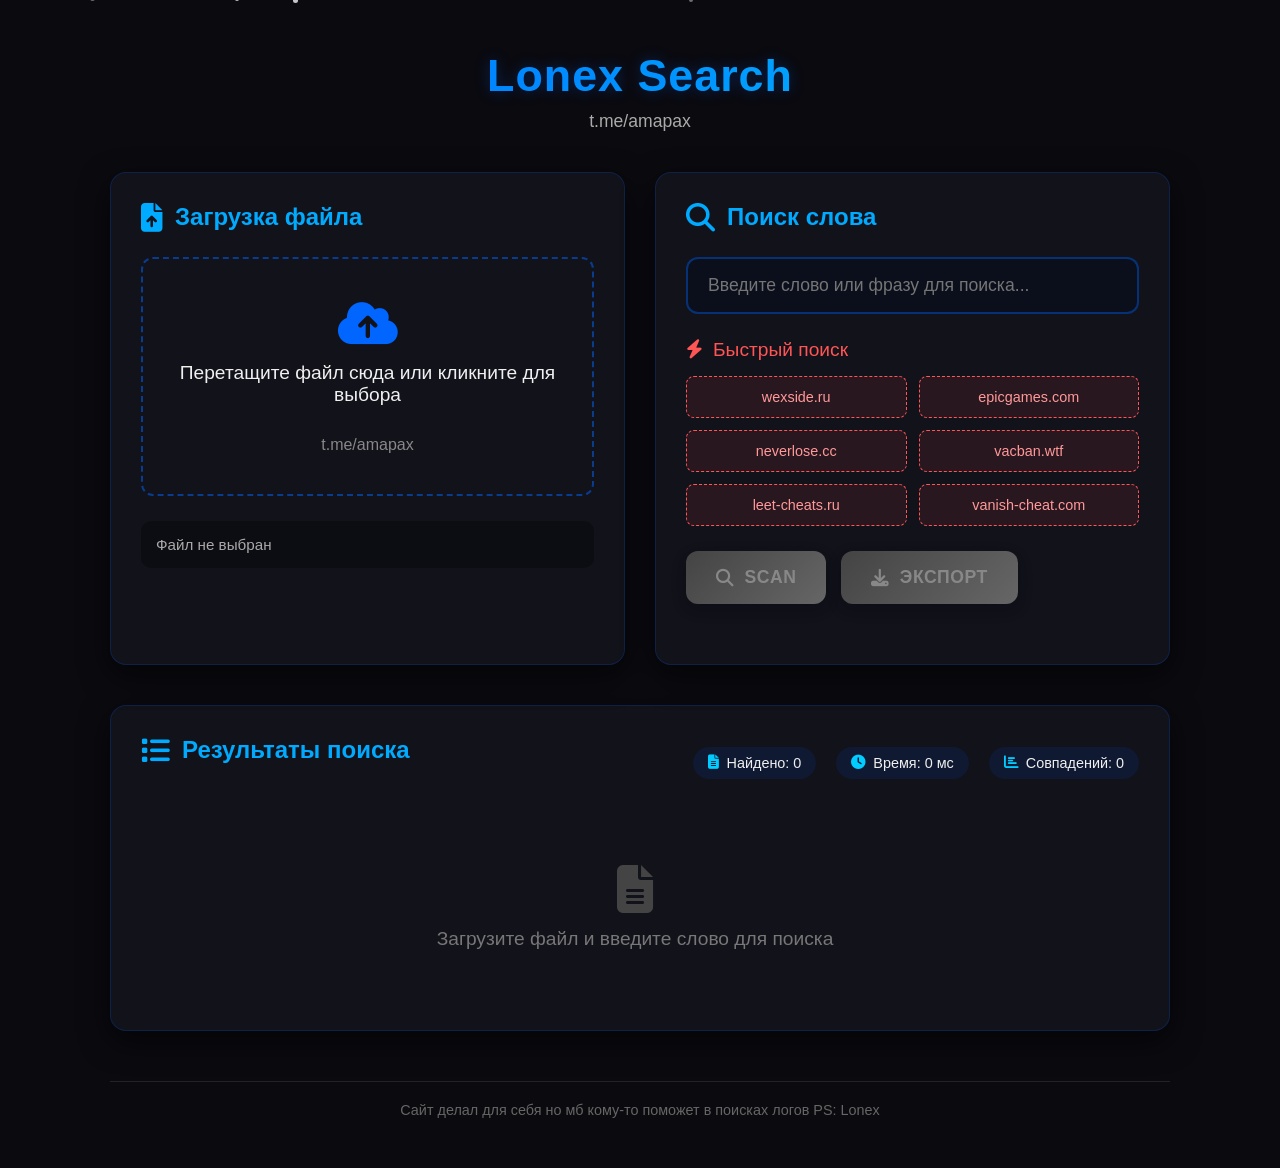
==== commit b49869f9: "Update index.html" ====
--- a/index.html
+++ b/index.html
@@ -550,7 +550,7 @@
     <div class="container">
         <header>
             <h1>Lonex Search</h1>
-            <p class="subtitle">t.me/scanceo</p>
+            <p class="subtitle">t.me/amapax</p>
         </header>
 
         <div class="app-container">
@@ -570,7 +570,7 @@
                         Перетащите файл сюда или кликните для выбора
                     </label>
                     <input type="file" id="fileInput" accept=".txt" style="display: none;">
-                    <p style="color: #888; margin-top: 15px;">t.me/scanceo</p>
+                    <p style="color: #888; margin-top: 15px;">t.me/amapax</p>
                 </div>
                 <div class="file-info" id="fileInfo">
                     Файл не выбран
@@ -725,8 +725,8 @@
             'epicgames.com',
             'neverlose.cc',
             'vacban.wtf',
-            'deltaclient.xyz',
-            'masonhacks.xyz',
+            'leet-cheats.ru',
+            'vanish-cheat.com',
         ];
 
         // Создание снежинок
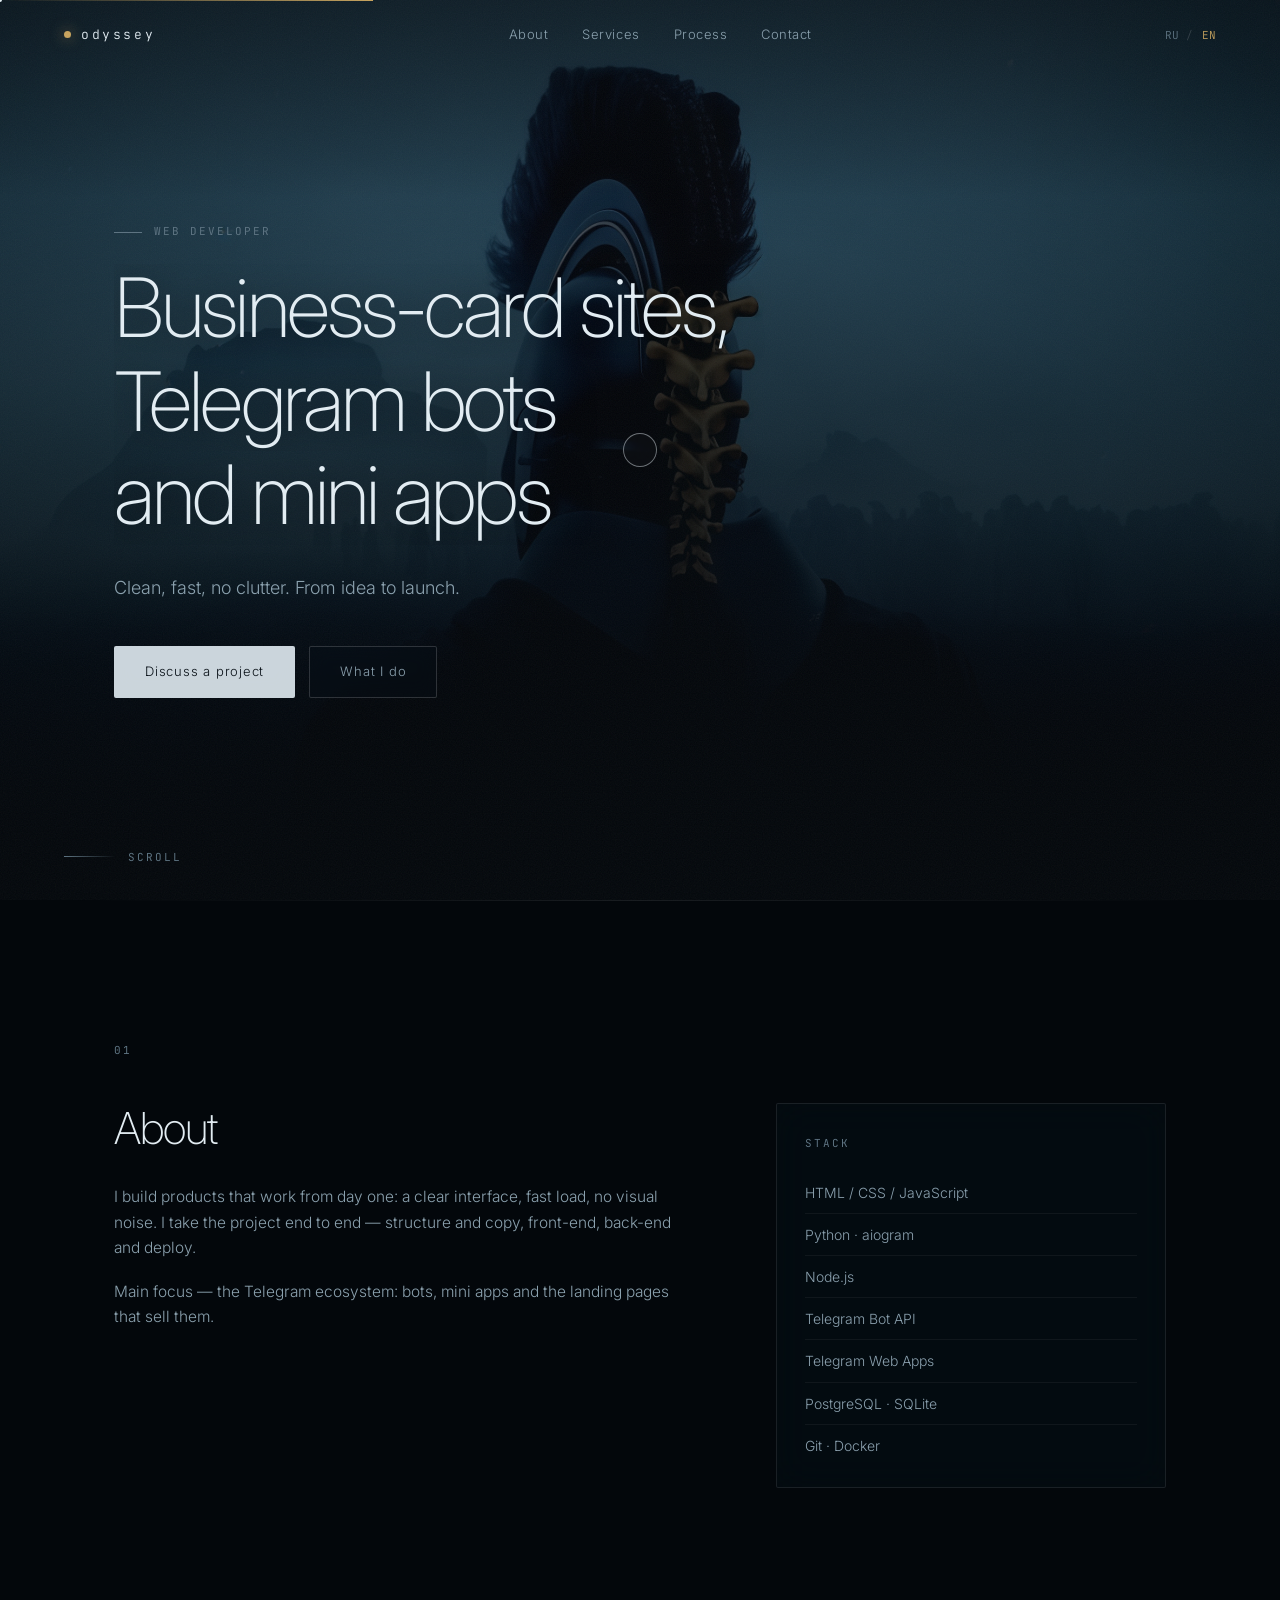
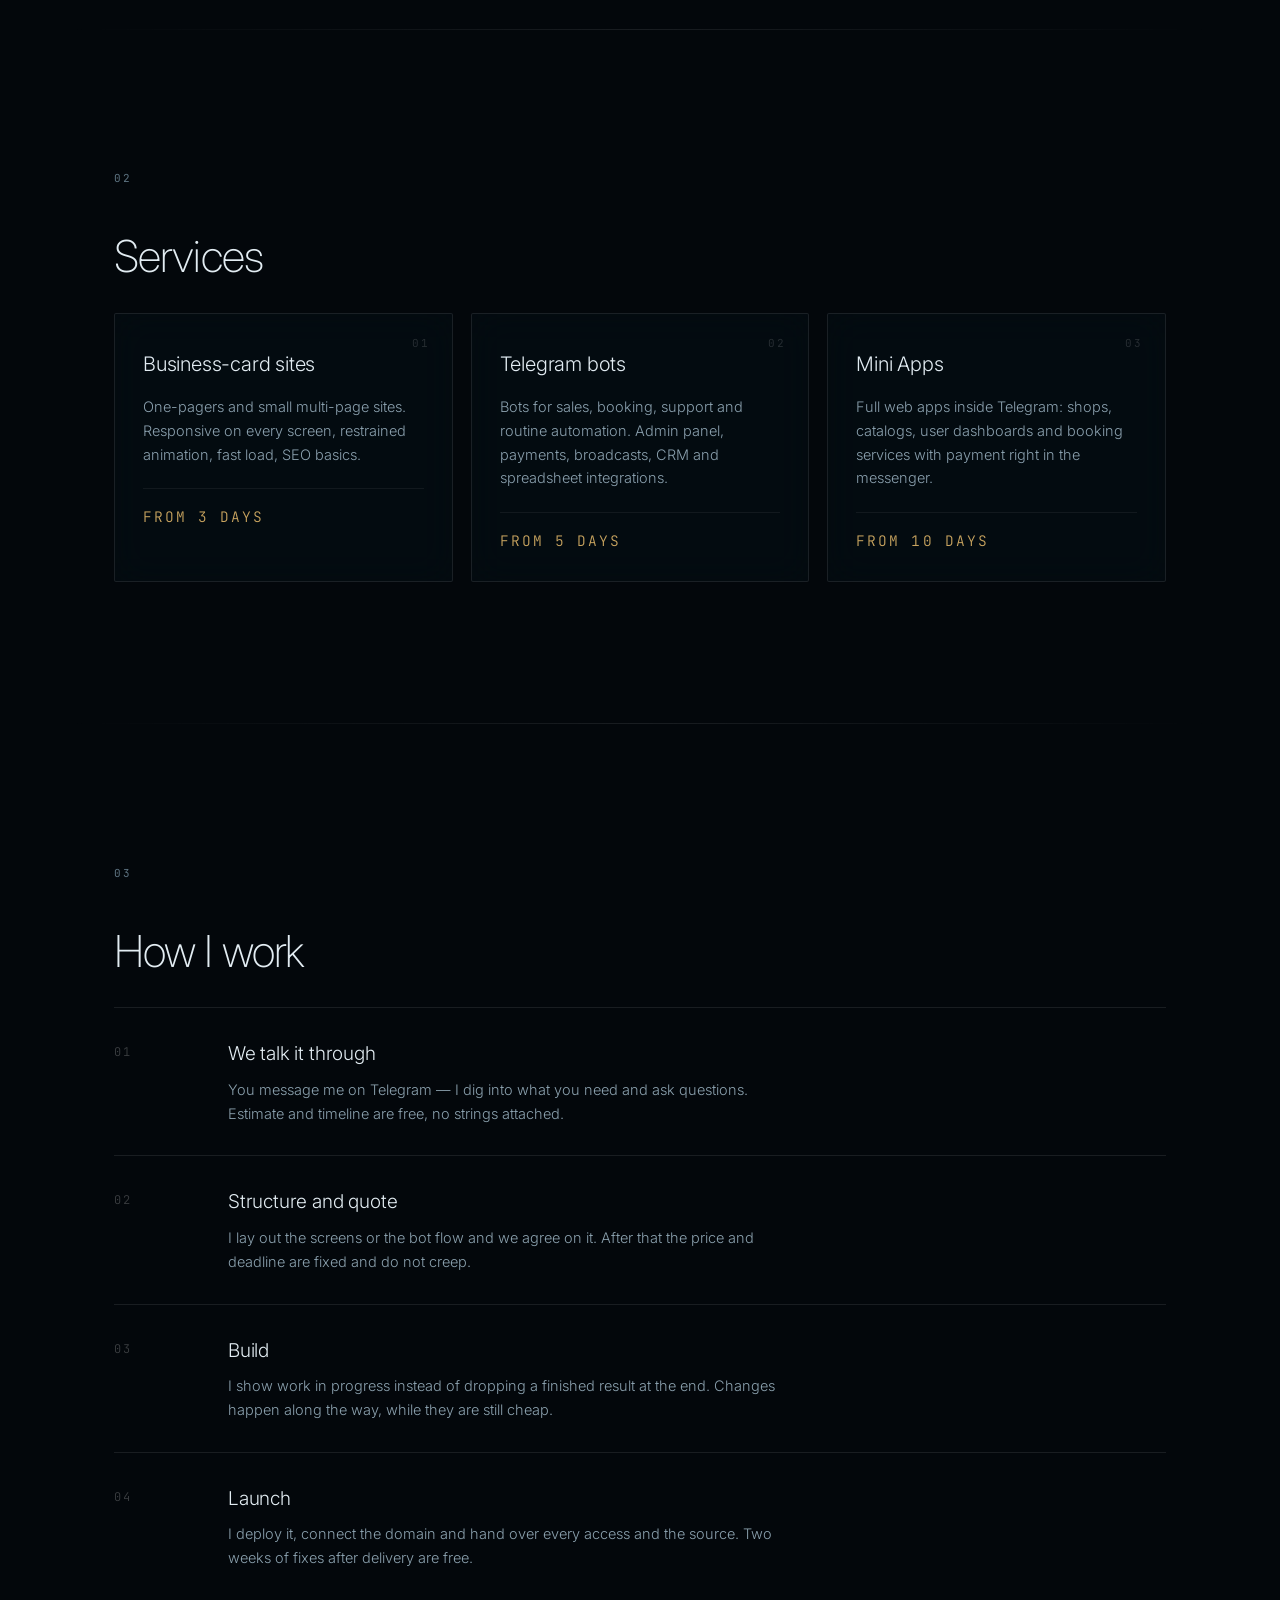
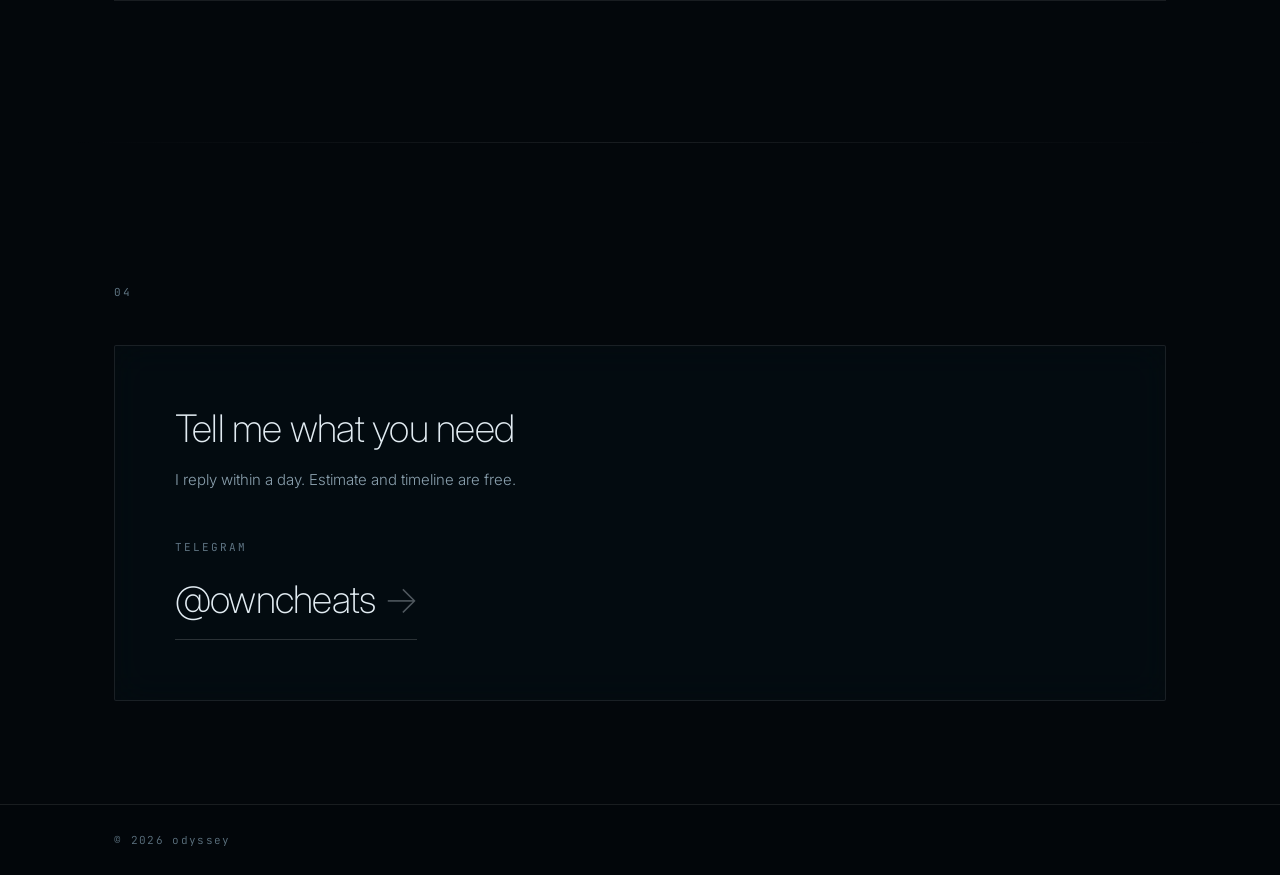
==== commit 7bbee734: "Add files via upload" ====
--- a/index.html
+++ b/index.html
@@ -1,1124 +1,224 @@
 <!DOCTYPE html>
 <html lang="ru">
 <head>
-    <meta charset="UTF-8">
-    <meta name="viewport" content="width=device-width, initial-scale=1.0">
-    <title>Lonex Search</title>
-    <link rel="icon" href="favicon.ico" type="image/x-icon">
-    <style>
-        * {
-            margin: 0;
-            padding: 0;
-            box-sizing: border-box;
-            font-family: 'Segoe UI', Tahoma, Geneva, Verdana, sans-serif;
-        }
-
-        body {
-            background-color: #0a0a0f;
-            color: #f0f0f0;
-            min-height: 100vh;
-            overflow-x: hidden;
-            position: relative;
-        }
-
-        /* Снежинки на фоне - исправлено для непрерывного потока */
-        #snowflakes-container {
-            position: fixed;
-            top: 0;
-            left: 0;
-            width: 100%;
-            height: 100%;
-            pointer-events: none;
-            z-index: -1;
-            overflow: hidden;
-        }
-
-        .snowflake {
-            position: absolute;
-            background-color: rgba(255, 255, 255, 0.8);
-            border-radius: 50%;
-            opacity: 0.7;
-            animation: fall linear infinite;
-        }
-
-        @keyframes fall {
-            0% {
-                transform: translateY(-100px) translateX(0px);
-            }
-            100% {
-                transform: translateY(100vh) translateX(20px);
-            }
-        }
-
-        .container {
-            max-width: 1100px;
-            margin: 0 auto;
-            padding: 30px 20px;
-        }
-
-        header {
-            text-align: center;
-            margin-bottom: 40px;
-            padding-top: 20px;
-        }
-
-        h1 {
-            font-size: 2.8rem;
-            margin-bottom: 10px;
-            background: linear-gradient(90deg, #0066ff, #00ccff);
-            -webkit-background-clip: text;
-            background-clip: text;
-            color: transparent;
-            text-shadow: 0 0 15px rgba(0, 102, 255, 0.3);
-            letter-spacing: 1px;
-        }
-
-        .subtitle {
-            font-size: 1.1rem;
-            color: #aaa;
-            margin-bottom: 30px;
-        }
-
-        .app-container {
-            display: flex;
-            flex-wrap: wrap;
-            gap: 30px;
-            margin-bottom: 40px;
-        }
-
-        .upload-section, .search-section {
-            flex: 1;
-            min-width: 300px;
-            background-color: rgba(20, 20, 30, 0.8);
-            border-radius: 16px;
-            padding: 30px;
-            box-shadow: 0 10px 30px rgba(0, 0, 0, 0.5);
-            border: 1px solid rgba(0, 102, 255, 0.2);
-        }
-
-        .section-title {
-            font-size: 1.5rem;
-            margin-bottom: 25px;
-            color: #00aaff;
-            display: flex;
-            align-items: center;
-            gap: 12px;
-        }
-
-        .section-title i {
-            font-size: 1.8rem;
-        }
-
-        .file-drop-area {
-            border: 2px dashed rgba(0, 102, 255, 0.5);
-            border-radius: 12px;
-            padding: 40px 20px;
-            text-align: center;
-            transition: all 0.3s;
-            margin-bottom: 25px;
-            cursor: pointer;
-            position: relative;
-            min-height: 180px;
-            display: flex;
-            flex-direction: column;
-            justify-content: center;
-        }
-
-        .file-drop-area:hover {
-            border-color: #0066ff;
-            box-shadow: 0 0 20px rgba(0, 102, 255, 0.3);
-            background-color: rgba(0, 102, 255, 0.05);
-        }
-
-        .file-drop-area.dragover {
-            border-color: #00ccff;
-            background-color: rgba(0, 102, 255, 0.1);
-            box-shadow: 0 0 30px rgba(0, 102, 255, 0.5);
-        }
-
-        .file-input-label {
-            display: block;
-            font-size: 1.2rem;
-            margin-bottom: 15px;
-            color: #f0f0f0;
-        }
-
-        .file-info {
-            margin-top: 20px;
-            padding: 15px;
-            background-color: rgba(0, 0, 0, 0.3);
-            border-radius: 10px;
-            font-size: 0.95rem;
-            color: #aaa;
-        }
-
-        .file-stats {
-            display: grid;
-            grid-template-columns: repeat(auto-fit, minmax(200px, 1fr));
-            gap: 15px;
-            margin-top: 20px;
-        }
-
-        .stat-item {
-            background-color: rgba(0, 102, 255, 0.1);
-            padding: 15px;
-            border-radius: 10px;
-            border-left: 3px solid #0066ff;
-        }
-
-        .stat-value {
-            font-size: 1.8rem;
-            font-weight: bold;
-            color: #00ccff;
-            margin-bottom: 5px;
-        }
-
-        .stat-label {
-            font-size: 0.9rem;
-            color: #aaa;
-        }
-
-        .loading-indicator {
-            position: absolute;
-            top: 0;
-            left: 0;
-            width: 100%;
-            height: 100%;
-            background-color: rgba(10, 10, 15, 0.9);
-            display: flex;
-            flex-direction: column;
-            justify-content: center;
-            align-items: center;
-            border-radius: 12px;
-            z-index: 10;
-            display: none;
-        }
-
-        .loading-spinner {
-            width: 50px;
-            height: 50px;
-            border: 5px solid rgba(0, 102, 255, 0.2);
-            border-top: 5px solid #0066ff;
-            border-radius: 50%;
-            animation: spin 1s linear infinite;
-            margin-bottom: 20px;
-        }
-
-        @keyframes spin {
-            0% { transform: rotate(0deg); }
-            100% { transform: rotate(360deg); }
-        }
-
-        .loading-text {
-            font-size: 1.1rem;
-            color: #00ccff;
-            text-align: center;
-        }
-
-        .scanned-line {
-            font-size: 0.9rem;
-            color: #aaa;
-            margin-top: 10px;
-        }
-
-        .search-box {
-            margin-bottom: 25px;
-        }
-
-        .search-input {
-            width: 100%;
-            padding: 16px 20px;
-            background-color: rgba(10, 15, 30, 0.8);
-            border: 2px solid rgba(0, 102, 255, 0.4);
-            border-radius: 12px;
-            color: #fff;
-            font-size: 1.1rem;
-            transition: all 0.3s;
-        }
-
-        .search-input:focus {
-            outline: none;
-            border-color: #0066ff;
-            box-shadow: 0 0 20px rgba(0, 102, 255, 0.5);
-        }
-
-        /* Кнопки быстрого поиска */
-        .quick-search-title {
-            font-size: 1.2rem;
-            color: #ff5555;
-            margin: 20px 0 15px 0;
-            display: flex;
-            align-items: center;
-            gap: 10px;
-        }
-
-        .quick-search-title i {
-            color: #ff5555;
-        }
-
-        .quick-search-buttons {
-            display: grid;
-            grid-template-columns: repeat(auto-fill, minmax(180px, 1fr));
-            gap: 12px;
-            margin-bottom: 25px;
-        }
-
-        .quick-btn {
-            background-color: rgba(255, 85, 85, 0.1);
-            color: #ff9999;
-            border: 1px dashed #ff5555;
-            padding: 12px 15px;
-            border-radius: 8px;
-            cursor: pointer;
-            font-size: 0.9rem;
-            text-align: center;
-            transition: all 0.3s;
-            overflow: hidden;
-            text-overflow: ellipsis;
-            white-space: nowrap;
-        }
-
-        .quick-btn:hover {
-            background-color: rgba(255, 85, 85, 0.2);
-            border: 1px solid #ff5555;
-            transform: translateY(-2px);
-            box-shadow: 0 5px 15px rgba(255, 85, 85, 0.3);
-            color: #ffffff;
-        }
-
-        .quick-btn:active {
-            transform: translateY(0);
-        }
-
-        /* Основные кнопки */
-        .btn {
-            display: inline-flex;
-            align-items: center;
-            justify-content: center;
-            gap: 10px;
-            background: linear-gradient(135deg, #0066ff, #0088ff);
-            color: #ffffff;
-            border: none;
-            padding: 16px 30px;
-            font-size: 1.1rem;
-            font-weight: 600;
-            border-radius: 12px;
-            cursor: pointer;
-            transition: all 0.3s;
-            text-transform: uppercase;
-            letter-spacing: 0.5px;
-            box-shadow: 0 5px 20px rgba(0, 102, 255, 0.5);
-        }
-
-        .btn:hover {
-            transform: translateY(-3px);
-            background: linear-gradient(135deg, #0088ff, #00aaff);
-            box-shadow: 0 8px 30px rgba(0, 102, 255, 0.8);
-        }
-
-        .btn:active {
-            transform: translateY(-1px);
-        }
-
-        .btn:disabled {
-            background: linear-gradient(135deg, #444, #666);
-            color: #888;
-            cursor: not-allowed;
-            transform: none;
-            box-shadow: 0 5px 15px rgba(0, 0, 0, 0.2);
-        }
-
-        .btn-export {
-            background: linear-gradient(135deg, #00aa33, #00cc66);
-            box-shadow: 0 5px 20px rgba(0, 204, 102, 0.5);
-        }
-
-        .btn-export:hover {
-            background: linear-gradient(135deg, #00cc66, #00ee88);
-            box-shadow: 0 8px 30px rgba(0, 204, 102, 0.8);
-        }
-
-        .buttons {
-            display: flex;
-            gap: 15px;
-            flex-wrap: wrap;
-            margin-bottom: 30px;
-        }
-
-        /* Панель информации о файле в правой секции */
-        .file-info-panel {
-            background-color: rgba(10, 15, 30, 0.8);
-            border-radius: 12px;
-            padding: 25px;
-            margin-top: 20px;
-            border: 1px solid rgba(0, 102, 255, 0.3);
-        }
-
-        .info-panel-title {
-            font-size: 1.3rem;
-            color: #00ccff;
-            margin-bottom: 20px;
-            display: flex;
-            align-items: center;
-            gap: 10px;
-        }
-
-        .info-grid {
-            display: grid;
-            grid-template-columns: 1fr;
-            gap: 12px;
-        }
-
-        .info-item {
-            display: flex;
-            justify-content: space-between;
-            align-items: center;
-            padding: 12px 0;
-            border-bottom: 1px solid rgba(255, 255, 255, 0.1);
-        }
-
-        .info-label {
-            color: #aaa;
-            font-size: 0.95rem;
-        }
-
-        .info-value {
-            color: #00ccff;
-            font-weight: bold;
-            font-size: 1.1rem;
-        }
-
-        .info-icon {
-            color: #00ccff;
-            margin-right: 8px;
-        }
-
-        .results-section {
-            background-color: rgba(20, 20, 30, 0.8);
-            border-radius: 16px;
-            padding: 30px;
-            box-shadow: 0 10px 30px rgba(0, 0, 0, 0.5);
-            border: 1px solid rgba(0, 102, 255, 0.2);
-            margin-top: 10px;
-        }
-
-        .results-header {
-            display: flex;
-            justify-content: space-between;
-            align-items: center;
-            margin-bottom: 25px;
-            flex-wrap: wrap;
-            gap: 15px;
-        }
-
-        .results-stats {
-            display: flex;
-            gap: 20px;
-            flex-wrap: wrap;
-        }
-
-        .stat-badge {
-            background-color: rgba(0, 102, 255, 0.1);
-            padding: 8px 15px;
-            border-radius: 20px;
-            display: flex;
-            align-items: center;
-            gap: 8px;
-            font-size: 0.9rem;
-        }
-
-        .stat-badge i {
-            color: #00ccff;
-        }
-
-        .results-container {
-            max-height: 400px;
-            overflow-y: auto;
-            padding-right: 10px;
-        }
-
-        .result-item {
-            background-color: rgba(10, 15, 30, 0.8);
-            padding: 18px;
-            margin-bottom: 15px;
-            border-radius: 10px;
-            border-left: 4px solid #0066ff;
-            transition: all 0.3s;
-        }
-
-        .result-item:hover {
-            background-color: rgba(15, 25, 50, 0.9);
-            transform: translateX(5px);
-        }
-
-        .result-line {
-            margin-bottom: 8px;
-            color: #f0f0f0;
-            line-height: 1.5;
-        }
-
-        .result-number {
-            color: #00ccff;
-            font-weight: bold;
-            margin-right: 10px;
-        }
-
-        .highlight {
-            background-color: rgba(0, 102, 255, 0.3);
-            padding: 2px 5px;
-            border-radius: 4px;
-            color: #00ccff;
-            font-weight: bold;
-        }
-
-        .empty-results {
-            text-align: center;
-            padding: 50px 20px;
-            color: #777;
-            font-size: 1.2rem;
-        }
-
-        footer {
-            text-align: center;
-            margin-top: 50px;
-            padding: 20px;
-            color: #666;
-            font-size: 0.9rem;
-            border-top: 1px solid rgba(255, 255, 255, 0.1);
-        }
-
-        /* Полоса прокрутки */
-        ::-webkit-scrollbar {
-            width: 8px;
-        }
-
-        ::-webkit-scrollbar-track {
-            background: rgba(20, 20, 30, 0.8);
-            border-radius: 10px;
-        }
-
-        ::-webkit-scrollbar-thumb {
-            background: #0066ff;
-            border-radius: 10px;
-        }
-
-        /* Адаптивность */
-        @media (max-width: 768px) {
-            .app-container {
-                flex-direction: column;
-            }
-            
-            h1 {
-                font-size: 2.2rem;
-            }
-            
-            .buttons, .quick-search-buttons {
-                grid-template-columns: 1fr;
-            }
-            
-            .btn {
-                width: 100%;
-            }
-            
-            .results-header {
-                flex-direction: column;
-                align-items: flex-start;
-            }
-            
-            .file-stats {
-                grid-template-columns: 1fr;
-            }
-            
-            .quick-search-buttons {
-                grid-template-columns: repeat(2, 1fr);
-            }
-        }
-        
-        @media (max-width: 480px) {
-            .quick-search-buttons {
-                grid-template-columns: 1fr;
-            }
-        }
-    </style>
-    <!-- Иконочный шрифт для иконок -->
-    <link rel="stylesheet" href="https://cdnjs.cloudflare.com/ajax/libs/font-awesome/6.4.0/css/all.min.css">
+<meta charset="utf-8">
+<meta name="viewport" content="width=device-width, initial-scale=1">
+<title data-ru="odyssey — сайты и Telegram-разработка" data-en="odyssey — web &amp; Telegram development">odyssey — сайты и Telegram-разработка</title>
+<meta name="description" content="Сайты-визитки, Telegram-боты и мини-приложения.">
+<link rel="preconnect" href="https://fonts.googleapis.com">
+<link rel="preconnect" href="https://fonts.gstatic.com" crossorigin>
+<link href="https://fonts.googleapis.com/css2?family=Inter:wght@200;300;400;500&family=JetBrains+Mono:wght@300;400&display=swap" rel="stylesheet">
+<link rel="stylesheet" href="assets/css/style.css">
+<!-- анимации появления включаются, только если JS жив -->
+<script>document.documentElement.classList.add('js');</script>
 </head>
 <body>
-    <!-- Снежинки на фоне -->
-    <div id="snowflakes-container"></div>
-
-    <div class="container">
-        <header>
-            <h1>Lonex Search</h1>
-            <p class="subtitle">t.me/amapax</p>
-        </header>
-
-        <div class="app-container">
-            <section class="upload-section">
-                <h2 class="section-title">
-                    <i class="fas fa-file-upload"></i> Загрузка файла
-                </h2>
-                <div class="file-drop-area" id="dropArea">
-                    <div class="loading-indicator" id="loadingIndicator">
-                        <div class="loading-spinner"></div>
-                        <div class="loading-text" id="loadingText">Загрузка файла...</div>
-                        <div class="scanned-line" id="scannedLine"></div>
-                    </div>
-                    <label class="file-input-label">
-                        <i class="fas fa-cloud-upload-alt" style="font-size: 3rem; margin-bottom: 15px; color: #0066ff;"></i>
-                        <br>
-                        Перетащите файл сюда или кликните для выбора
-                    </label>
-                    <input type="file" id="fileInput" accept=".txt" style="display: none;">
-                    <p style="color: #888; margin-top: 15px;">t.me/amapax</p>
-                </div>
-                <div class="file-info" id="fileInfo">
-                    Файл не выбран
-                </div>
-                <div class="file-stats" id="fileStats" style="display: none;">
-                    <div class="stat-item">
-                        <div class="stat-value" id="statLines">0</div>
-                        <div class="stat-label">Всего строк</div>
-                    </div>
-                    <div class="stat-item">
-                        <div class="stat-value" id="statSize">0 MB</div>
-                        <div class="stat-label">Размер файла</div>
-                    </div>
-                </div>
-            </section>
-
-            <section class="search-section">
-                <h2 class="section-title">
-                    <i class="fas fa-search"></i> Поиск слова
-                </h2>
-                <div class="search-box">
-                    <input type="text" id="searchInput" class="search-input" placeholder="Введите слово или фразу для поиска...">
-                </div>
-                
-                <!-- Кнопки быстрого поиска -->
-                <div class="quick-search-title">
-                    <i class="fas fa-bolt"></i> Быстрый поиск
-                </div>
-                <div class="quick-search-buttons" id="quickSearchButtons">
-                    <!-- Кнопки будут добавлены через JavaScript -->
-                </div>
-                
-                <div class="buttons">
-                    <button id="searchBtn" class="btn" disabled>
-                        <i class="fas fa-search"></i> Scan 
-                    </button>
-                    <button id="exportBtn" class="btn btn-export" disabled>
-                        <i class="fas fa-download"></i> Экспорт 
-                    </button>
-                </div>
-                
-                <!-- Панель информации о файле -->
-                <div class="file-info-panel" id="fileInfoPanel" style="display: none;">
-                    <h3 class="info-panel-title">
-                        <i class="fas fa-info-circle"></i> Информация о файле
-                    </h3>
-                    <div class="info-grid">
-                        <div class="info-item">
-                            <span class="info-label">
-                                <i class="fas fa-file-alt info-icon"></i> Имя файла
-                            </span>
-                            <span class="info-value" id="infoFileName">-</span>
-                        </div>
-                        <div class="info-item">
-                            <span class="info-label">
-                                <i class="fas fa-hashtag info-icon"></i> Количество строк
-                            </span>
-                            <span class="info-value" id="infoFileLines">0</span>
-                        </div>
-                        <div class="info-item">
-                            <span class="info-label">
-                                <i class="fas fa-weight-hanging info-icon"></i> Размер файла
-                            </span>
-                            <span class="info-value" id="infoFileSize">0 MB</span>
-                        </div>
-                        <div class="info-item">
-                            <span class="info-label">
-                                <i class="fas fa-clock info-icon"></i> Время загрузки
-                            </span>
-                            <span class="info-value" id="infoLoadTime">-</span>
-                        </div>
-                    </div>
-                </div>
-            </section>
+
+<!-- ─── курсор ─────────────────────────────────────────── -->
+<div class="cursor-ring" id="cursorRing" aria-hidden="true"></div>
+<div class="cursor-dot" id="cursorDot" aria-hidden="true"></div>
+
+<!-- ─── фон ────────────────────────────────────────────── -->
+<div class="bg" aria-hidden="true">
+  <div class="bg__image"></div>
+  <div class="bg__veil"></div>
+  <div class="bg__grain"></div>
+</div>
+
+<!-- полоса прогресса скролла -->
+<div class="progress" aria-hidden="true"><span id="progressBar"></span></div>
+
+<!-- ─── шапка ──────────────────────────────────────────── -->
+<header class="header" id="header">
+  <a href="#home" class="logo" data-cursor="link">
+    <span class="logo__mark"></span>
+    <span class="logo__text">odyssey</span>
+  </a>
+
+  <nav class="nav" id="nav">
+    <a href="#about"    data-ru="О себе"   data-en="About"    data-cursor="link">О себе</a>
+    <a href="#services" data-ru="Услуги"   data-en="Services" data-cursor="link">Услуги</a>
+    <a href="#process"  data-ru="Процесс"  data-en="Process"  data-cursor="link">Процесс</a>
+    <a href="#contact"  data-ru="Контакты" data-en="Contact"  data-cursor="link">Контакты</a>
+  </nav>
+
+  <div class="header__right">
+    <div class="lang" role="group" aria-label="Language">
+      <button type="button" class="lang__btn is-active" data-lang="ru" data-cursor="link">RU</button>
+      <span class="lang__sep">/</span>
+      <button type="button" class="lang__btn" data-lang="en" data-cursor="link">EN</button>
+    </div>
+    <button type="button" class="burger" id="burger" aria-label="Menu" aria-expanded="false" data-cursor="link">
+      <span></span><span></span>
+    </button>
+  </div>
+</header>
+
+<main>
+
+  <!-- ─── HERO ─────────────────────────────────────────── -->
+  <section class="hero" id="home">
+    <div class="wrap">
+      <p class="eyebrow reveal" data-ru="Веб-разработчик" data-en="Web developer">Веб-разработчик</p>
+
+      <h1 class="hero__title reveal" data-split style="--d:.08s"
+          data-ru="Сайты-визитки,<br>Telegram-боты<br>и мини-приложения"
+          data-en="Business-card sites,<br>Telegram bots<br>and mini apps">Сайты-визитки,<br>Telegram-боты<br>и мини-приложения</h1>
+
+      <p class="hero__sub reveal" style="--d:.16s"
+         data-ru="Чисто, быстро, без лишнего. От идеи до запуска."
+         data-en="Clean, fast, no clutter. From idea to launch.">Чисто, быстро, без лишнего. От идеи до запуска.</p>
+
+      <div class="hero__actions reveal" style="--d:.24s">
+        <a href="#contact" class="btn btn--primary" data-cursor="link" data-ru="Обсудить проект" data-en="Discuss a project">Обсудить проект</a>
+        <a href="#services" class="btn" data-cursor="link" data-ru="Что я делаю" data-en="What I do">Что я делаю</a>
+      </div>
+    </div>
+
+    <div class="scroll-hint" aria-hidden="true">
+      <span class="scroll-hint__line"></span>
+      <span class="scroll-hint__text" data-ru="скролл" data-en="scroll">скролл</span>
+    </div>
+  </section>
+
+  <!-- ─── ABOUT ────────────────────────────────────────── -->
+  <section class="section" id="about">
+    <div class="wrap">
+      <p class="section__num reveal">01</p>
+      <div class="about">
+        <div class="about__text">
+          <h2 class="section__title reveal" data-split data-ru="О себе" data-en="About">О себе</h2>
+          <p class="reveal" style="--d:.06s"
+             data-ru="Делаю продукты, которые работают с первого дня: понятный интерфейс, быстрая загрузка, никакого визуального шума. Беру проект целиком — от структуры и текста до вёрстки, бэкенда и деплоя."
+             data-en="I build products that work from day one: a clear interface, fast load, no visual noise. I take the project end to end — structure and copy, front-end, back-end and deploy.">Делаю продукты, которые работают с первого дня: понятный интерфейс, быстрая загрузка, никакого визуального шума. Беру проект целиком — от структуры и текста до вёрстки, бэкенда и деплоя.</p>
+          <p class="reveal" style="--d:.12s"
+             data-ru="Основной фокус — экосистема Telegram: боты, мини-приложения и лендинги, которые их продают."
+             data-en="Main focus — the Telegram ecosystem: bots, mini apps and the landing pages that sell them.">Основной фокус — экосистема Telegram: боты, мини-приложения и лендинги, которые их продают.</p>
         </div>
 
-        <section class="results-section">
-            <div class="results-header">
-                <h2 class="section-title">
-                    <i class="fas fa-list"></i> Результаты поиска
-                </h2>
-                <div class="results-stats">
-                    <div class="stat-badge">
-                        <i class="fas fa-file-alt"></i>
-                        <span id="resultsCount">Найдено: 0</span>
-                    </div>
-                    <div class="stat-badge">
-                        <i class="fas fa-clock"></i>
-                        <span id="searchTime">Время: 0 мс</span>
-                    </div>
-                    <div class="stat-badge">
-                        <i class="fas fa-chart-bar"></i>
-                        <span id="matchesCount">Совпадений: 0</span>
-                    </div>
-                </div>
-            </div>
-            <div class="results-container" id="resultsContainer">
-                <div class="empty-results">
-                    <i class="fas fa-file-alt" style="font-size: 3rem; margin-bottom: 15px; color: #444;"></i>
-                    <p>Загрузите файл и введите слово для поиска</p>
-                </div>
-            </div>
-        </section>
-
-        <footer>
-            <p>Сайт делал для себя но мб кому-то поможет в поисках логов PS: Lonex</p>
-        </footer>
-    </div>
-
-    <script>
-        // Элементы DOM
-        const fileInput = document.getElementById('fileInput');
-        const dropArea = document.getElementById('dropArea');
-        const fileInfo = document.getElementById('fileInfo');
-        const fileStats = document.getElementById('fileStats');
-        const loadingIndicator = document.getElementById('loadingIndicator');
-        const loadingText = document.getElementById('loadingText');
-        const scannedLine = document.getElementById('scannedLine');
-        const searchInput = document.getElementById('searchInput');
-        const searchBtn = document.getElementById('searchBtn');
-        const exportBtn = document.getElementById('exportBtn');
-        const resultsContainer = document.getElementById('resultsContainer');
-        const resultsCount = document.getElementById('resultsCount');
-        const searchTime = document.getElementById('searchTime');
-        const matchesCount = document.getElementById('matchesCount');
-        const quickSearchButtons = document.getElementById('quickSearchButtons');
-        
-        // Элементы статистики (только строки и размер)
-        const statLines = document.getElementById('statLines');
-        const statSize = document.getElementById('statSize');
-        
-        // Элементы панели информации
-        const fileInfoPanel = document.getElementById('fileInfoPanel');
-        const infoFileName = document.getElementById('infoFileName');
-        const infoFileLines = document.getElementById('infoFileLines');
-        const infoFileSize = document.getElementById('infoFileSize');
-        const infoLoadTime = document.getElementById('infoLoadTime');
-
-        // Переменные для хранения данных
-        let fileContent = '';
-        let searchResults = [];
-        let fileStatsData = {
-            lines: 0,
-            size: 0,
-            fileName: '',
-            loadTime: ''
-        };
-
-        // Слова для быстрого поиска
-        const quickSearchWords = [
-            'wexside.ru',
-            'epicgames.com',
-            'neverlose.cc',
-            'vacban.wtf',
-            'leet-cheats.ru',
-            'vanish-cheat.com',
-        ];
-
-        // Создание снежинок
-        function createSnowflakes() {
-            const snowflakesContainer = document.getElementById('snowflakes-container');
-            const snowflakeCount = 80;
-            
-            // Очищаем контейнер
-            snowflakesContainer.innerHTML = '';
-            
-            for (let i = 0; i < snowflakeCount; i++) {
-                const snowflake = document.createElement('div');
-                snowflake.classList.add('snowflake');
-                
-                // Размер от 2 до 6 пикселей
-                const size = Math.random() * 4 + 2;
-                snowflake.style.width = `${size}px`;
-                snowflake.style.height = `${size}px`;
-                
-                // Случайная позиция по горизонтали
-                snowflake.style.left = `${Math.random() * 100}vw`;
-                
-                // Случайная начальная позиция по вертикали
-                snowflake.style.top = `${Math.random() * -100}px`;
-                
-                // Разная скорость падения
-                const duration = Math.random() * 10 + 5;
-                snowflake.style.animationDuration = `${duration}s`;
-                
-                // Случайная задержка
-                snowflake.style.animationDelay = `${Math.random() * 5}s`;
-                
-                // Легкое боковое движение
-                snowflake.style.opacity = Math.random() * 0.7 + 0.3;
-                
-                snowflakesContainer.appendChild(snowflake);
-            }
-            
-            // Запускаем цикл создания новых снежинок
-            setInterval(() => {
-                // Проверяем сколько снежинок сейчас есть
-                const currentSnowflakes = snowflakesContainer.querySelectorAll('.snowflake').length;
-                if (currentSnowflakes < snowflakeCount) {
-                    // Создаем недостающие снежинки
-                    for (let i = 0; i < snowflakeCount - currentSnowflakes; i++) {
-                        addSnowflake();
-                    }
-                }
-            }, 2000);
-        }
-
-        // Добавление одной снежинки
-        function addSnowflake() {
-            const snowflakesContainer = document.getElementById('snowflakes-container');
-            const snowflake = document.createElement('div');
-            snowflake.classList.add('snowflake');
-            
-            const size = Math.random() * 4 + 2;
-            snowflake.style.width = `${size}px`;
-            snowflake.style.height = `${size}px`;
-            snowflake.style.left = `${Math.random() * 100}vw`;
-            snowflake.style.top = `${Math.random() * -100}px`;
-            snowflake.style.opacity = Math.random() * 0.7 + 0.3;
-            
-            const duration = Math.random() * 10 + 5;
-            snowflake.style.animationDuration = `${duration}s`;
-            snowflake.style.animationDelay = `${Math.random() * 5}s`;
-            
-            snowflakesContainer.appendChild(snowflake);
-            
-            // Удаляем снежинку после завершения анимации
-            setTimeout(() => {
-                if (snowflake.parentNode === snowflakesContainer) {
-                    snowflakesContainer.removeChild(snowflake);
-                }
-            }, (duration + 5) * 1000);
-        }
-
-        // Создание кнопок быстрого поиска
-        function createQuickSearchButtons() {
-            quickSearchButtons.innerHTML = '';
-            
-            quickSearchWords.forEach(word => {
-                const button = document.createElement('button');
-                button.className = 'quick-btn';
-                button.textContent = word;
-                button.title = `Нажмите для поиска: ${word}`;
-                
-                button.addEventListener('click', () => {
-                    searchInput.value = word;
-                    searchInput.focus();
-                    
-                    // Автоматически запускаем поиск, если файл загружен
-                    if (fileContent) {
-                        setTimeout(() => {
-                            searchInText();
-                        }, 100);
-                    }
-                });
-                
-                quickSearchButtons.appendChild(button);
-            });
-        }
-
-        // Обновление панели информации о файле
-        function updateFileInfoPanel() {
-            infoFileName.textContent = fileStatsData.fileName || '-';
-            infoFileLines.textContent = fileStatsData.lines.toLocaleString();
-            infoFileSize.textContent = `${(fileStatsData.size / (1024 * 1024)).toFixed(3)} MB`;
-            infoLoadTime.textContent = fileStatsData.loadTime;
-            
-            // Показываем панель информации
-            fileInfoPanel.style.display = 'block';
-        }
-
-        // Анализ файла для сбора статистики
-        function analyzeFile(content, fileName, fileSize) {
-            const startTime = Date.now();
-            
-            fileStatsData = {
-                lines: 0,
-                size: fileSize,
-                fileName: fileName,
-                loadTime: ''
-            };
-            
-            // Считаем строки
-            const lines = content.split('\n');
-            fileStatsData.lines = lines.length;
-            
-            // Финальное обновление
-            scannedLine.textContent = `Просканировано строк: ${lines.length} из ${lines.length}`;
-            
-            // Время загрузки
-            const endTime = Date.now();
-            const loadTimeMs = endTime - startTime;
-            fileStatsData.loadTime = `${loadTimeMs} мс`;
-            
-            // Обновляем статистику на странице
-            updateFileStats();
-            updateFileInfoPanel();
-        }
-
-        // Обновление статистики файла
-        function updateFileStats() {
-            statLines.textContent = fileStatsData.lines.toLocaleString();
-            statSize.textContent = `${(fileStatsData.size / (1024 * 1024)).toFixed(3)} MB`;
-            
-            fileStats.style.display = 'grid';
-        }
-
-        // Обработка загрузки файла с индикацией прогресса
-        function handleFile(file) {
-            if (file.type !== 'text/plain' && !file.name.endsWith('.txt')) {
-                alert('Пожалуйста, выберите текстовый файл (.txt)');
-                return;
-            }
-
-            // Показываем индикатор загрузки
-            loadingIndicator.style.display = 'flex';
-            loadingText.textContent = 'Анализ файла...';
-            
-            fileInfo.innerHTML = `<i class="fas fa-file-alt"></i> <strong>${file.name}</strong> (${(file.size / (1024 * 1024)).toFixed(3)} MB)`;
-            
-            const reader = new FileReader();
-            
-            reader.onload = function(e) {
-                fileContent = e.target.result;
-                
-                // Анализируем файл для сбора статистики
-                analyzeFile(fileContent, file.name, file.size);
-                
-                // Скрываем индикатор загрузки
-                setTimeout(() => {
-                    loadingIndicator.style.display = 'none';
-                    scannedLine.textContent = '';
-                }, 100);
-                
-                searchBtn.disabled = false;
-                searchInput.focus();
-                
-                // Показываем краткую информацию о файле
-                fileInfo.innerHTML += `<br><span style="color: #00ccff;">Файл успешно загружен и проанализирован</span>`;
-            };
-            
-            reader.onerror = function() {
-                loadingIndicator.style.display = 'none';
-                alert('Ошибка при чтении файла');
-            };
-            
-            reader.readAsText(file);
-        }
-
-        // Поиск слова в тексте
-        function searchInText() {
-            const searchTerm = searchInput.value.trim();
-            
-            if (!fileContent) {
-                alert('Сначала загрузите файл');
-                return;
-            }
-            
-            if (!searchTerm) {
-                alert('Введите слово для поиска');
-                return;
-            }
-            
-            // Замер времени поиска
-            const startTime = performance.now();
-            
-            // Очищаем предыдущие результаты
-            searchResults = [];
-            resultsContainer.innerHTML = '';
-            
-            // Разделяем текст на строки
-            const lines = fileContent.split('\n');
-            let totalMatches = 0;
-            
-            // Ищем в каждой строке
-            for (let i = 0; i < lines.length; i++) {
-                const lineNumber = i + 1;
-                const lineText = lines[i].trim();
-                
-                // Используем регулярное выражение для поиска всех вхождений
-                const regex = new RegExp(`(${searchTerm.replace(/[.*+?^${}()|[\]\\]/g, '\\$&')})`, 'gi');
-                const matches = lineText.match(regex);
-                
-                if (matches) {
-                    totalMatches += matches.length;
-                    searchResults.push({
-                        line: lineNumber,
-                        text: lineText,
-                        searchTerm: searchTerm,
-                        matchesCount: matches.length
-                    });
-                }
-            }
-            
-            // Замер времени окончания поиска
-            const endTime = performance.now();
-            const elapsedTime = (endTime - startTime).toFixed(2);
-            
-            // Отображаем результаты
-            displayResults();
-            
-            // Обновляем статистику поиска
-            searchTime.textContent = `Время: ${elapsedTime} мс`;
-            matchesCount.textContent = `Совпадений: ${totalMatches}`;
-            
-            // Активируем кнопку экспорта, если есть результаты
-            exportBtn.disabled = searchResults.length === 0;
-        }
-
-        // Отображение результатов
-        function displayResults() {
-            resultsCount.textContent = `Найдено: ${searchResults.length} строк`;
-            
-            if (searchResults.length === 0) {
-                resultsContainer.innerHTML = `
-                    <div class="empty-results">
-                        <i class="fas fa-search-minus" style="font-size: 3rem; margin-bottom: 15px; color: #444;"></i>
-                        <p>Совпадений не найдено</p>
-                    </div>
-                `;
-                return;
-            }
-            
-            let resultsHTML = '';
-            
-            for (let i = 0; i < searchResults.length; i++) {
-                const result = searchResults[i];
-                
-                // Экранируем специальные символы для безопасного использования в регулярном выражении
-                const escapedTerm = result.searchTerm.replace(/[.*+?^${}()|[\]\\]/g, '\\$&');
-                const regex = new RegExp(`(${escapedTerm})`, 'gi');
-                const highlightedText = result.text.replace(regex, '<span class="highlight">$1</span>');
-                
-                resultsHTML += `
-                    <div class="result-item">
-                        <div class="result-line">
-                            <span class="result-number">Строка ${result.line}:</span>
-                            ${highlightedText}
-                        </div>
-                        <div style="font-size: 0.85rem; color: #00ccff;">
-                            <i class="fas fa-bullseye"></i> Найдено совпадений: ${result.matchesCount}
-                        </div>
-                    </div>
-                `;
-            }
-            
-            resultsContainer.innerHTML = resultsHTML;
-            
-            // Прокручиваем к началу результатов
-            resultsContainer.scrollTop = 0;
-        }
-
-        // Экспорт результатов в файл (без количества слов и символов, с мегабайтами)
-        function exportResults() {
-            if (searchResults.length === 0) {
-                alert('Нет результатов для экспорта');
-                return;
-            }
-            
-            let totalMatches = 0;
-            for (let i = 0; i < searchResults.length; i++) {
-                totalMatches += searchResults[i].matchesCount;
-            }
-            
-            let exportContent = `========================================\n`;
-            exportContent += `АНАЛИЗ ТЕКСТОВОГО ФАЙЛА\n`;
-            exportContent += `========================================\n\n`;
-            exportContent += `Дата анализа: ${new Date().toLocaleString()}\n`;
-            exportContent += `Имя файла: ${fileStatsData.fileName}\n`;
-            exportContent += `Искомое слово/фраза: "${searchInput.value.trim()}"\n`;
-            exportContent += `Всего строк в файле: ${fileStatsData.lines}\n`;
-            exportContent += `Размер файла: ${(fileStatsData.size / (1024 * 1024)).toFixed(3)} MB\n`;
-            exportContent += `Время анализа файла: ${fileStatsData.loadTime}\n\n`;
-            exportContent += `========================================\n`;
-            exportContent += `РЕЗУЛЬТАТЫ ПОИСКА\n`;
-            exportContent += `========================================\n\n`;
-            exportContent += `Найдено строк с совпадениями: ${searchResults.length}\n`;
-            exportContent += `Общее количество совпадений: ${totalMatches}\n\n`;
-            
-            for (let i = 0; i < searchResults.length; i++) {
-                const result = searchResults[i];
-                exportContent += `--- Строка ${result.line} (совпадений: ${result.matchesCount}) ---\n`;
-                exportContent += `${result.text}\n\n`;
-            }
-            
-            exportContent += `========================================\n`;
-            exportContent += `КОНЕЦ ОТЧЕТА\n`;
-            exportContent += `========================================\n`;
-            
-            // Создаем Blob и ссылку для скачивания
-            const blob = new Blob([exportContent], { type: 'text/plain;charset=utf-8' });
-            const url = URL.createObjectURL(blob);
-            const a = document.createElement('a');
-            a.href = url;
-            a.download = `analysis_${searchInput.value.trim().substring(0, 20)}_${Date.now()}.txt`;
-            document.body.appendChild(a);
-            a.click();
-            document.body.removeChild(a);
-            URL.revokeObjectURL(url);
-        }
-
-        // Обработчики событий
-        fileInput.addEventListener('change', function() {
-            if (this.files.length > 0) {
-                handleFile(this.files[0]);
-            }
-        });
-
-        dropArea.addEventListener('click', () => {
-            fileInput.click();
-        });
-
-        dropArea.addEventListener('dragover', (e) => {
-            e.preventDefault();
-            dropArea.classList.add('dragover');
-        });
-
-        dropArea.addEventListener('dragleave', () => {
-            dropArea.classList.remove('dragover');
-        });
-
-        dropArea.addEventListener('drop', (e) => {
-            e.preventDefault();
-            dropArea.classList.remove('dragover');
-            
-            if (e.dataTransfer.files.length > 0) {
-                handleFile(e.dataTransfer.files[0]);
-            }
-        });
-
-        searchBtn.addEventListener('click', searchInText);
-
-        searchInput.addEventListener('keypress', (e) => {
-            if (e.key === 'Enter') {
-                searchInText();
-            }
-        });
-
-        exportBtn.addEventListener('click', exportResults);
-
-        // Инициализация
-        function init() {
-            createSnowflakes();
-            createQuickSearchButtons();
-        }
-
-        // Запуск инициализации при загрузке страницы
-        init();
-    </script>
+        <div class="about__stack glass reveal" style="--d:.18s">
+          <p class="label" data-ru="Стек" data-en="Stack">Стек</p>
+          <ul class="stack">
+            <li>HTML / CSS / JavaScript</li>
+            <li>Python · aiogram</li>
+            <li>Node.js</li>
+            <li>Telegram Bot API</li>
+            <li>Telegram Web Apps</li>
+            <li>PostgreSQL · SQLite</li>
+            <li>Git · Docker</li>
+          </ul>
+        </div>
+      </div>
+    </div>
+  </section>
+
+  <!-- ─── SERVICES ─────────────────────────────────────── -->
+  <section class="section" id="services">
+    <div class="wrap">
+      <p class="section__num reveal">02</p>
+      <h2 class="section__title reveal" data-split data-ru="Услуги" data-en="Services">Услуги</h2>
+
+      <div class="cards">
+        <article class="card glass reveal" data-cursor="card">
+          <span class="card__idx">01</span>
+          <h3 data-ru="Сайты-визитки" data-en="Business-card sites">Сайты-визитки</h3>
+          <p data-ru="Одностраничные и небольшие многостраничные сайты. Адаптив под все экраны, аккуратные анимации, быстрая загрузка, базовое SEO."
+             data-en="One-pagers and small multi-page sites. Responsive on every screen, restrained animation, fast load, SEO basics.">Одностраничные и небольшие многостраничные сайты. Адаптив под все экраны, аккуратные анимации, быстрая загрузка, базовое SEO.</p>
+          <p class="card__meta" data-ru="от 3 дней" data-en="from 3 days">от 3 дней</p>
+        </article>
+
+        <article class="card glass reveal" style="--d:.08s" data-cursor="card">
+          <span class="card__idx">02</span>
+          <h3 data-ru="Telegram-боты" data-en="Telegram bots">Telegram-боты</h3>
+          <p data-ru="Боты для продаж, записи, поддержки и автоматизации рутины. Админ-панель, приём платежей, рассылки, интеграции с CRM и таблицами."
+             data-en="Bots for sales, booking, support and routine automation. Admin panel, payments, broadcasts, CRM and spreadsheet integrations.">Боты для продаж, записи, поддержки и автоматизации рутины. Админ-панель, приём платежей, рассылки, интеграции с CRM и таблицами.</p>
+          <p class="card__meta" data-ru="от 5 дней" data-en="from 5 days">от 5 дней</p>
+        </article>
+
+        <article class="card glass reveal" style="--d:.16s" data-cursor="card">
+          <span class="card__idx">03</span>
+          <h3 data-ru="Mini Apps" data-en="Mini Apps">Mini Apps</h3>
+          <p data-ru="Полноценные веб-приложения внутри Telegram: магазины, каталоги, личные кабинеты и сервисы записи с оплатой прямо в мессенджере."
+             data-en="Full web apps inside Telegram: shops, catalogs, user dashboards and booking services with payment right in the messenger.">Полноценные веб-приложения внутри Telegram: магазины, каталоги, личные кабинеты и сервисы записи с оплатой прямо в мессенджере.</p>
+          <p class="card__meta" data-ru="от 10 дней" data-en="from 10 days">от 10 дней</p>
+        </article>
+      </div>
+    </div>
+  </section>
+
+  <!-- ─── PROCESS ──────────────────────────────────────── -->
+  <section class="section" id="process">
+    <div class="wrap">
+      <p class="section__num reveal">03</p>
+      <h2 class="section__title reveal" data-split data-ru="Как я работаю" data-en="How I work">Как я работаю</h2>
+
+      <ol class="process">
+        <li class="process__item reveal">
+          <span class="process__num">01</span>
+          <div class="process__body">
+            <h3 data-ru="Обсуждаем задачу" data-en="We talk it through">Обсуждаем задачу</h3>
+            <p data-ru="Пишете в Telegram — разбираюсь, что нужно, и задаю вопросы. Оценка и сроки бесплатно и без обязательств."
+               data-en="You message me on Telegram — I dig into what you need and ask questions. Estimate and timeline are free, no strings attached.">Пишете в Telegram — разбираюсь, что нужно, и задаю вопросы. Оценка и сроки бесплатно и без обязательств.</p>
+          </div>
+        </li>
+
+        <li class="process__item reveal" style="--d:.06s">
+          <span class="process__num">02</span>
+          <div class="process__body">
+            <h3 data-ru="Структура и смета" data-en="Structure and quote">Структура и смета</h3>
+            <p data-ru="Собираю структуру экранов или сценарий бота, согласовываем. После этого цена и срок фиксируются и дальше не растут."
+               data-en="I lay out the screens or the bot flow and we agree on it. After that the price and deadline are fixed and do not creep.">Собираю структуру экранов или сценарий бота, согласовываем. После этого цена и срок фиксируются и дальше не растут.</p>
+          </div>
+        </li>
+
+        <li class="process__item reveal" style="--d:.12s">
+          <span class="process__num">03</span>
+          <div class="process__body">
+            <h3 data-ru="Разработка" data-en="Build">Разработка</h3>
+            <p data-ru="Показываю промежуточные версии, а не готовый результат в конце. Правки вносим по ходу, пока это дёшево."
+               data-en="I show work in progress instead of dropping a finished result at the end. Changes happen along the way, while they are still cheap.">Показываю промежуточные версии, а не готовый результат в конце. Правки вносим по ходу, пока это дёшево.</p>
+          </div>
+        </li>
+
+        <li class="process__item reveal" style="--d:.18s">
+          <span class="process__num">04</span>
+          <div class="process__body">
+            <h3 data-ru="Запуск" data-en="Launch">Запуск</h3>
+            <p data-ru="Выкладываю на хостинг, подключаю домен, отдаю все доступы и исходники. Две недели правок после сдачи — бесплатно."
+               data-en="I deploy it, connect the domain and hand over every access and the source. Two weeks of fixes after delivery are free.">Выкладываю на хостинг, подключаю домен, отдаю все доступы и исходники. Две недели правок после сдачи — бесплатно.</p>
+          </div>
+        </li>
+      </ol>
+    </div>
+  </section>
+
+  <!-- ─── CONTACT ──────────────────────────────────────── -->
+  <section class="section section--contact" id="contact">
+    <div class="wrap">
+      <p class="section__num reveal">04</p>
+      <div class="contact glass reveal">
+        <h2 class="contact__title" data-split
+            data-ru="Расскажите, что нужно сделать" data-en="Tell me what you need">Расскажите, что нужно сделать</h2>
+        <p class="contact__sub"
+           data-ru="Отвечаю в течение дня. Оценка и сроки — бесплатно."
+           data-en="I reply within a day. Estimate and timeline are free.">Отвечаю в течение дня. Оценка и сроки — бесплатно.</p>
+
+        <a class="contact__tg" href="https://t.me/owncheats" target="_blank" rel="noopener" data-cursor="link">
+          <span class="label">Telegram</span>
+          <span class="contact__tg-handle">@owncheats</span>
+        </a>
+      </div>
+    </div>
+  </section>
+
+</main>
+
+<footer class="footer">
+  <div class="wrap footer__inner">
+    <span>© <span id="year">2026</span> odyssey</span>
+  </div>
+</footer>
+
+<script src="assets/js/main.js"></script>
 </body>
 </html>
--- a/assets/css/style.css
+++ b/assets/css/style.css
@@ -0,0 +1,527 @@
+/* ═══════════════════════════════════════════════════════
+   Portfolio — dark / fog / glass
+   ═══════════════════════════════════════════════════════ */
+
+:root{
+  --bg-0:#03070b;
+  --bg-1:#071119;
+  --fog:#1e4257;
+  --fog-2:#2f6078;
+  --text:#e2ecf2;
+  --muted:#8ba1ae;
+  --dim:#5e7482;
+  --gold:#c8a45f;
+  --line:rgba(255,255,255,.09);
+  --line-2:rgba(255,255,255,.16);
+  --glass:rgba(7,17,25,.42);
+  --glass-2:rgba(9,22,32,.58);
+
+  --wrap:1180px;
+  --pad:clamp(20px,5vw,64px);
+  --ease:cubic-bezier(.22,.61,.36,1);
+  --ease-out:cubic-bezier(.16,1,.3,1);   /* expo-out — самое плавное затухание */
+}
+
+*,*::before,*::after{box-sizing:border-box;margin:0;padding:0}
+
+html{scroll-behavior:smooth;-webkit-text-size-adjust:100%}
+
+body{
+  font-family:"Inter",-apple-system,BlinkMacSystemFont,"Segoe UI",sans-serif;
+  font-weight:300;
+  color:var(--text);
+  background:var(--bg-0);
+  line-height:1.65;
+  overflow-x:hidden;
+  min-height:100vh;
+  -webkit-font-smoothing:antialiased;
+}
+
+img{max-width:100%;display:block}
+a{color:inherit;text-decoration:none}
+ul{list-style:none}
+button{font:inherit;color:inherit;background:none;border:0}
+
+::selection{background:rgba(200,164,95,.28);color:#fff}
+
+/* ─── фон ──────────────────────────────────────────────── */
+.bg{position:fixed;inset:0;z-index:-1;pointer-events:none;overflow:hidden}
+
+.bg__image{
+  position:absolute;inset:0;
+  /* запасной градиент — работает даже без картинки */
+  background:
+    radial-gradient(ellipse 90% 60% at 50% 42%, #23536b 0%, #12303f 45%, #071119 78%, #03070b 100%);
+  background-size:cover;
+  background-position:center;
+}
+/* подставляется, как только положишь файл assets/img/bg.jpg */
+.bg__image{
+  background-image:
+    linear-gradient(rgba(3,7,11,.28), rgba(3,7,11,.28)),
+    url("../img/bg.jpg"),
+    radial-gradient(ellipse 90% 60% at 50% 42%, #23536b 0%, #12303f 45%, #071119 78%, #03070b 100%);
+  background-repeat:no-repeat;
+  background-size:cover;
+  background-position:center 30%;
+}
+
+.bg__veil{
+  position:absolute;inset:0;
+  background:
+    linear-gradient(180deg,
+      rgba(3,7,11,.55) 0%,
+      rgba(3,7,11,.30) 22%,
+      rgba(3,7,11,.72) 62%,
+      rgba(3,7,11,.94) 88%,
+      #03070b 100%),
+    radial-gradient(120% 80% at 50% 50%, transparent 30%, rgba(3,7,11,.75) 100%);
+}
+
+.bg__grain{
+  position:absolute;inset:-50%;
+  opacity:.05;
+  background-image:url("data:image/svg+xml,%3Csvg xmlns='http://www.w3.org/2000/svg' width='200' height='200'%3E%3Cfilter id='n'%3E%3CfeTurbulence type='fractalNoise' baseFrequency='.85' numOctaves='3'/%3E%3C/filter%3E%3Crect width='200' height='200' filter='url(%23n)'/%3E%3C/svg%3E");
+}
+/* ─── полоса прогресса скролла ─────────────────────────── */
+.progress{
+  position:fixed;top:0;left:0;right:0;height:1px;
+  z-index:101;pointer-events:none;
+}
+.progress span{
+  display:block;height:100%;width:100%;
+  background:linear-gradient(90deg,rgba(200,164,95,0),var(--gold));
+  transform:scaleX(0);transform-origin:0 50%;
+  will-change:transform;
+}
+
+/* ─── курсор ───────────────────────────────────────────── */
+html.has-cursor,
+html.has-cursor *{cursor:none !important}
+
+.cursor-ring,.cursor-dot{
+  position:fixed;top:0;left:0;
+  border-radius:50%;
+  pointer-events:none;
+  z-index:9999;
+  opacity:0;
+  transition:opacity .3s;
+}
+html.has-cursor .cursor-ring,
+html.has-cursor .cursor-dot{opacity:1}
+
+.cursor-ring{
+  width:34px;height:34px;
+  margin:-17px 0 0 -17px;
+  border:1px solid rgba(226,236,242,.45);
+  background:rgba(226,236,242,.02);
+  backdrop-filter:blur(1px);
+  -webkit-backdrop-filter:blur(1px);
+  transition:width .3s var(--ease), height .3s var(--ease),
+             margin .3s var(--ease), border-color .3s, background .3s, opacity .3s;
+}
+.cursor-dot{
+  width:4px;height:4px;
+  margin:-2px 0 0 -2px;
+  background:var(--text);
+}
+
+/* наведение на ссылку */
+.cursor-ring.is-link{
+  width:52px;height:52px;margin:-26px 0 0 -26px;
+  border-color:rgba(200,164,95,.75);
+  background:rgba(200,164,95,.07);
+}
+/* наведение на карточку */
+.cursor-ring.is-card{
+  width:74px;height:74px;margin:-37px 0 0 -37px;
+  border-color:rgba(226,236,242,.28);
+  background:rgba(226,236,242,.05);
+}
+.cursor-ring.is-down{
+  width:24px;height:24px;margin:-12px 0 0 -12px;
+  border-color:var(--gold);
+}
+.cursor-dot.is-down{width:6px;height:6px;margin:-3px 0 0 -3px}
+
+/* ─── стекло ───────────────────────────────────────────── */
+.glass{
+  background:var(--glass);
+  backdrop-filter:blur(18px) saturate(120%);
+  -webkit-backdrop-filter:blur(18px) saturate(120%);
+  border:1px solid var(--line);
+  border-radius:2px;
+}
+
+/* ─── типографика / утилиты ────────────────────────────── */
+.wrap{width:100%;max-width:var(--wrap);margin:0 auto;padding:0 var(--pad)}
+
+.label,.eyebrow,.section__num,.card__idx,.proj__tag,.scroll-hint__text{
+  font-family:"JetBrains Mono",ui-monospace,monospace;
+  font-size:11px;
+  font-weight:400;
+  letter-spacing:.18em;
+  text-transform:uppercase;
+  color:var(--dim);
+}
+
+.section__title{
+  font-size:clamp(28px,4vw,44px);
+  font-weight:200;
+  letter-spacing:-.02em;
+  line-height:1.15;
+  margin-bottom:28px;
+}
+
+/* ─── шапка ────────────────────────────────────────────── */
+.header{
+  position:fixed;top:0;left:0;right:0;
+  z-index:100;
+  display:flex;align-items:center;justify-content:space-between;
+  gap:24px;
+  padding:20px var(--pad);
+  border-bottom:1px solid transparent;
+  transition:background .4s var(--ease), border-color .4s, padding .4s var(--ease),
+             backdrop-filter .4s;
+}
+
+/* Интро шапки. Двигаем именно содержимое, а не саму .header:
+   transform на fixed-элементе делает его containing block для
+   потомков с position:fixed, и мобильное меню внутри перестаёт
+   растягиваться на весь экран. */
+html.js .logo,
+html.js .header__right,
+html.js .nav a{
+  transform:translateY(-130%);
+  opacity:0;
+  transition:transform 1s var(--ease-out),opacity 1s var(--ease-out);
+}
+html.js .header__right{transition-delay:.3s}
+html.js .nav a:nth-child(1){transition-delay:.1s}
+html.js .nav a:nth-child(2){transition-delay:.16s}
+html.js .nav a:nth-child(3){transition-delay:.22s}
+html.js .nav a:nth-child(4){transition-delay:.28s}
+
+html.js.is-loaded .logo,
+html.js.is-loaded .header__right,
+html.js.is-loaded .nav a{transform:none;opacity:1}
+.header.is-scrolled{
+  padding:13px var(--pad);
+  background:rgba(4,10,15,.55);
+  backdrop-filter:blur(20px) saturate(130%);
+  -webkit-backdrop-filter:blur(20px) saturate(130%);
+  border-bottom-color:var(--line);
+}
+
+.logo{display:flex;align-items:center;gap:10px}
+.logo__mark{
+  width:7px;height:7px;border-radius:50%;
+  background:var(--gold);
+  box-shadow:0 0 14px rgba(200,164,95,.7);
+  animation:pulse 3.6s ease-in-out infinite;
+}
+@keyframes pulse{
+  0%,100%{box-shadow:0 0 12px rgba(200,164,95,.55);transform:scale(1)}
+  50%    {box-shadow:0 0 22px rgba(200,164,95,.95);transform:scale(1.15)}
+}
+.logo__text{
+  font-family:"JetBrains Mono",monospace;
+  font-size:13px;letter-spacing:.2em;
+  color:var(--text);
+}
+
+.nav{display:flex;gap:34px}
+.nav a{
+  position:relative;
+  font-size:13px;
+  letter-spacing:.04em;
+  color:var(--muted);
+  transition:color .3s;
+  padding:4px 0;
+}
+.nav a::after{
+  content:"";position:absolute;left:0;bottom:0;
+  width:0;height:1px;background:var(--gold);
+  transition:width .35s var(--ease);
+}
+.nav a:hover,.nav a.is-active{color:var(--text)}
+.nav a:hover::after,.nav a.is-active::after{width:100%}
+
+.header__right{display:flex;align-items:center;gap:18px}
+
+.lang{display:flex;align-items:center;gap:7px;font-family:"JetBrains Mono",monospace;font-size:11px;letter-spacing:.14em}
+.lang__btn{color:var(--dim);transition:color .3s}
+.lang__btn:hover{color:var(--muted)}
+.lang__btn.is-active{color:var(--gold)}
+.lang__sep{color:rgba(255,255,255,.16)}
+
+.burger{display:none;flex-direction:column;gap:5px;width:24px;padding:6px 0}
+.burger span{display:block;height:1px;width:100%;background:var(--text);transition:transform .35s var(--ease),opacity .25s}
+body.nav-open .burger span:nth-child(1){transform:translateY(3px) rotate(45deg)}
+body.nav-open .burger span:nth-child(2){transform:translateY(-3px) rotate(-45deg)}
+
+/* ─── hero ─────────────────────────────────────────────── */
+.hero{
+  position:relative;
+  min-height:100svh;
+  display:flex;align-items:center;
+  padding:120px 0 100px;
+}
+.eyebrow{margin-bottom:24px}
+.eyebrow::before{
+  content:"";display:inline-block;
+  width:28px;height:1px;background:var(--dim);
+  vertical-align:middle;margin-right:12px;
+}
+
+.hero__title{
+  font-size:clamp(36px,6.6vw,82px);
+  font-weight:200;
+  line-height:1.08;
+  letter-spacing:-.035em;
+  margin-bottom:28px;
+  text-shadow:0 2px 40px rgba(3,7,11,.6);
+}
+.hero__sub{
+  max-width:44ch;
+  font-size:clamp(15px,1.5vw,18px);
+  color:var(--muted);
+  margin-bottom:44px;
+}
+.hero__actions{display:flex;flex-wrap:wrap;gap:14px}
+
+.btn{
+  position:relative;isolation:isolate;overflow:hidden;
+  display:inline-flex;align-items:center;
+  padding:14px 30px;
+  font-size:13px;letter-spacing:.06em;
+  border:1px solid var(--line-2);
+  border-radius:2px;
+  color:var(--muted);
+  background:rgba(7,17,25,.32);
+  backdrop-filter:blur(10px);
+  -webkit-backdrop-filter:blur(10px);
+  transition:color .45s var(--ease-out),border-color .45s,
+             transform .6s var(--ease-out);
+}
+/* заливка выезжает снизу */
+.btn::before{
+  content:"";position:absolute;inset:0;z-index:-1;
+  background:rgba(226,236,242,.13);
+  transform:translateY(101%);
+  transition:transform .55s var(--ease-out);
+}
+.btn:hover::before{transform:translateY(0)}
+.btn:hover{color:var(--text);border-color:rgba(255,255,255,.34)}
+
+.btn--primary{
+  color:#0a1219;
+  background:rgba(226,236,242,.9);
+  border-color:transparent;
+}
+.btn--primary::before{background:#fff}
+.btn--primary:hover{color:#0a1219}
+
+.scroll-hint{
+  position:absolute;left:var(--pad);bottom:34px;
+  display:flex;align-items:center;gap:12px;
+}
+.scroll-hint__line{
+  width:52px;height:1px;
+  background:linear-gradient(90deg,var(--dim),transparent);
+  animation:slide 2.4s var(--ease) infinite;
+}
+@keyframes slide{0%{transform:translateX(-10px);opacity:.2}50%{opacity:1}100%{transform:translateX(10px);opacity:.2}}
+
+/* ─── секции ───────────────────────────────────────────── */
+.section{padding:clamp(80px,11vw,150px) 0;position:relative}
+.section::before{
+  content:"";position:absolute;top:0;left:var(--pad);right:var(--pad);
+  height:1px;background:linear-gradient(90deg,transparent,var(--line),transparent);
+}
+.section__num{margin-bottom:44px}
+
+/* about */
+.about{display:grid;grid-template-columns:1.5fr 1fr;gap:clamp(32px,6vw,80px);align-items:start}
+.about__text p{color:var(--muted);max-width:56ch;margin-bottom:18px;font-size:15.5px}
+.about__stack{padding:30px 28px}
+.about__stack .label{margin-bottom:20px;display:block}
+.stack li{
+  font-size:14px;color:var(--muted);
+  padding:9px 0;
+  border-bottom:1px solid rgba(255,255,255,.05);
+}
+.stack li:last-child{border-bottom:0;padding-bottom:0}
+
+/* услуги */
+.cards{display:grid;grid-template-columns:repeat(3,1fr);gap:18px}
+.card{
+  position:relative;overflow:hidden;
+  padding:34px 28px 28px;
+  transition:transform .6s var(--ease-out),border-color .5s,background .5s;
+}
+.card:hover{transform:translateY(-6px);border-color:var(--line-2);background:var(--glass-2)}
+/* мягкое свечение под курсором */
+.card::after{
+  content:"";position:absolute;inset:0;pointer-events:none;
+  background:radial-gradient(300px circle at var(--mx,50%) var(--my,50%),
+             rgba(200,164,95,.10), transparent 62%);
+  opacity:0;transition:opacity .5s var(--ease-out);
+}
+.card:hover::after{opacity:1}
+.card h3,.card p,.card__idx,.card__meta{position:relative;z-index:1}
+.card__idx{position:absolute;top:20px;right:22px;color:rgba(255,255,255,.14)}
+.card h3{font-size:20px;font-weight:300;letter-spacing:-.01em;margin-bottom:14px}
+.card p{font-size:14.5px;color:var(--muted)}
+.card__meta{margin-top:22px;padding-top:16px;border-top:1px solid rgba(255,255,255,.06);
+  font-family:"JetBrains Mono",monospace;font-size:11px;letter-spacing:.14em;
+  text-transform:uppercase;color:var(--gold) !important}
+
+/* процесс */
+.process{counter-reset:none}
+.process__item{
+  position:relative;
+  display:grid;grid-template-columns:90px 1fr;gap:24px;
+  padding:30px 0;
+  border-top:1px solid var(--line);
+  transition:padding-left .6s var(--ease-out);
+}
+.process__item:last-child{border-bottom:1px solid var(--line)}
+.process__item:hover{padding-left:12px}
+/* верхняя линия наливается золотом слева направо */
+.process__item::before{
+  content:"";position:absolute;left:0;top:-1px;height:1px;width:0;
+  background:linear-gradient(90deg,var(--gold),rgba(200,164,95,0));
+  transition:width .9s var(--ease-out);
+}
+.process__item:hover::before{width:100%}
+.process__item:hover .process__num{color:var(--gold)}
+.process__num{
+  font-family:"JetBrains Mono",monospace;
+  font-size:12px;letter-spacing:.18em;
+  color:rgba(255,255,255,.22);
+  padding-top:5px;
+  transition:color .45s;
+}
+.process__body h3{font-size:19px;font-weight:300;letter-spacing:-.01em;margin-bottom:8px}
+.process__body p{font-size:14.5px;color:var(--muted);max-width:62ch}
+
+/* работы (пригодится, когда появятся кейсы) — раскомментируй вместе
+   с секцией #work из README, п.4
+.work{display:grid;grid-template-columns:repeat(2,1fr);gap:18px}
+.proj{overflow:hidden;transition:transform .45s var(--ease),border-color .45s,background .45s}
+.proj:hover{transform:translateY(-6px);border-color:var(--line-2);background:var(--glass-2)}
+.proj__thumb{
+  aspect-ratio:16/9;
+  display:flex;align-items:center;justify-content:center;
+  background:linear-gradient(150deg,rgba(30,66,87,.5),rgba(7,17,25,.55));
+  border-bottom:1px solid var(--line);
+  overflow:hidden;
+}
+.proj__thumb img{width:100%;height:100%;object-fit:cover;
+  transition:transform .7s var(--ease);filter:saturate(.75) brightness(.85)}
+.proj:hover .proj__thumb img{transform:scale(1.04)}
+.proj__ph{font-family:"JetBrains Mono",monospace;font-size:34px;font-weight:300;
+  color:rgba(255,255,255,.1);letter-spacing:.1em}
+.proj__body{padding:24px 26px 26px}
+.proj__body h3{font-size:18px;font-weight:300;margin-bottom:7px}
+.proj__body p{font-size:14px;color:var(--muted);margin-bottom:16px}
+.proj__tag{display:inline-block;padding:5px 11px;
+  border:1px solid var(--line);border-radius:2px;color:var(--dim)}
+@media (max-width:900px){ .work{grid-template-columns:1fr} }
+*/
+
+/* контакты */
+.section--contact{padding-bottom:clamp(60px,8vw,110px)}
+.contact{padding:clamp(36px,5vw,60px)}
+.contact__title{font-size:clamp(24px,3.4vw,38px);font-weight:200;letter-spacing:-.02em;line-height:1.2;margin-bottom:14px}
+.contact__sub{color:var(--muted);margin-bottom:40px;font-size:15px}
+.contact__tg{display:inline-flex;flex-direction:column;gap:12px;width:fit-content;max-width:100%}
+.contact__tg .label{color:var(--dim);transition:color .3s}
+.contact__tg-handle{
+  position:relative;
+  font-size:clamp(24px,3.4vw,38px);
+  font-weight:200;letter-spacing:-.02em;
+  color:var(--text);
+  border-bottom:1px solid rgba(255,255,255,.16);
+  padding-bottom:8px;padding-right:42px;
+  overflow-wrap:anywhere;
+  transition:color .45s var(--ease-out),border-color .45s;
+}
+/* стрелка выезжает вправо */
+.contact__tg-handle::after{
+  content:"→";
+  position:absolute;right:0;
+  opacity:.35;
+  transition:transform .55s var(--ease-out),opacity .45s;
+}
+.contact__tg:hover .contact__tg-handle::after{transform:translateX(8px);opacity:1}
+.contact__tg:hover .contact__tg-handle{color:var(--gold);border-color:var(--gold)}
+.contact__tg:hover .label{color:var(--muted)}
+
+/* подвал */
+.footer{border-top:1px solid var(--line);padding:26px 0;background:rgba(3,7,11,.5)}
+.footer__inner{
+  display:flex;justify-content:space-between;gap:16px;flex-wrap:wrap;
+  font-family:"JetBrains Mono",monospace;font-size:11px;
+  letter-spacing:.12em;text-transform:lowercase;color:var(--dim);
+}
+
+/* ─── появление при скролле ────────────────────────────── */
+/* прячем только при живом JS — без него контент виден сразу */
+html.js .reveal{
+  opacity:0;transform:translateY(26px);
+  transition:opacity 1.1s var(--ease-out),transform 1.1s var(--ease-out);
+  transition-delay:var(--d,0s);
+}
+html.js .reveal.is-in{opacity:1;transform:none}
+
+/* заголовки, разбитые на строки: каждая выезжает из-под маски */
+.line{display:block;overflow:hidden;padding-bottom:.06em}
+.line__inner{display:block}
+html.js [data-split]{opacity:1;transform:none}
+html.js [data-split] .line__inner{
+  transform:translateY(105%);
+  transition:transform 1.15s var(--ease-out);
+  transition-delay:calc(var(--i,0) * .085s + var(--d,0s));
+}
+html.js .reveal.is-in .line__inner,
+html.js .is-in [data-split] .line__inner{transform:none}
+
+/* ─── адаптив ──────────────────────────────────────────── */
+@media (max-width:900px){
+  .about{grid-template-columns:1fr}
+  .cards{grid-template-columns:1fr}
+  .process__item{grid-template-columns:1fr;gap:10px}
+  .process__num{padding-top:0}
+}
+
+@media (max-width:720px){
+  .burger{display:flex}
+  .nav{
+    position:fixed;inset:0;
+    flex-direction:column;align-items:center;justify-content:center;
+    gap:26px;
+    background:rgba(4,10,15,.9);
+    backdrop-filter:blur(24px);
+    -webkit-backdrop-filter:blur(24px);
+    opacity:0;visibility:hidden;
+    transition:opacity .4s var(--ease),visibility .4s;
+  }
+  body.nav-open .nav{opacity:1;visibility:visible}
+  .nav a{font-size:22px;font-weight:200;color:var(--text)}
+  .header__right{gap:16px}
+  .hero{padding-top:100px}
+  .scroll-hint{display:none}
+}
+
+/* без анимаций, если система просит */
+@media (prefers-reduced-motion:reduce){
+  *{animation:none !important;transition-duration:.01ms !important}
+  html.js .reveal{opacity:1;transform:none}
+  html.js [data-split] .line__inner{transform:none}
+  html.js .logo,
+  html.js .header__right,
+  html.js .nav a{transform:none;opacity:1}
+  html{scroll-behavior:auto}
+}
